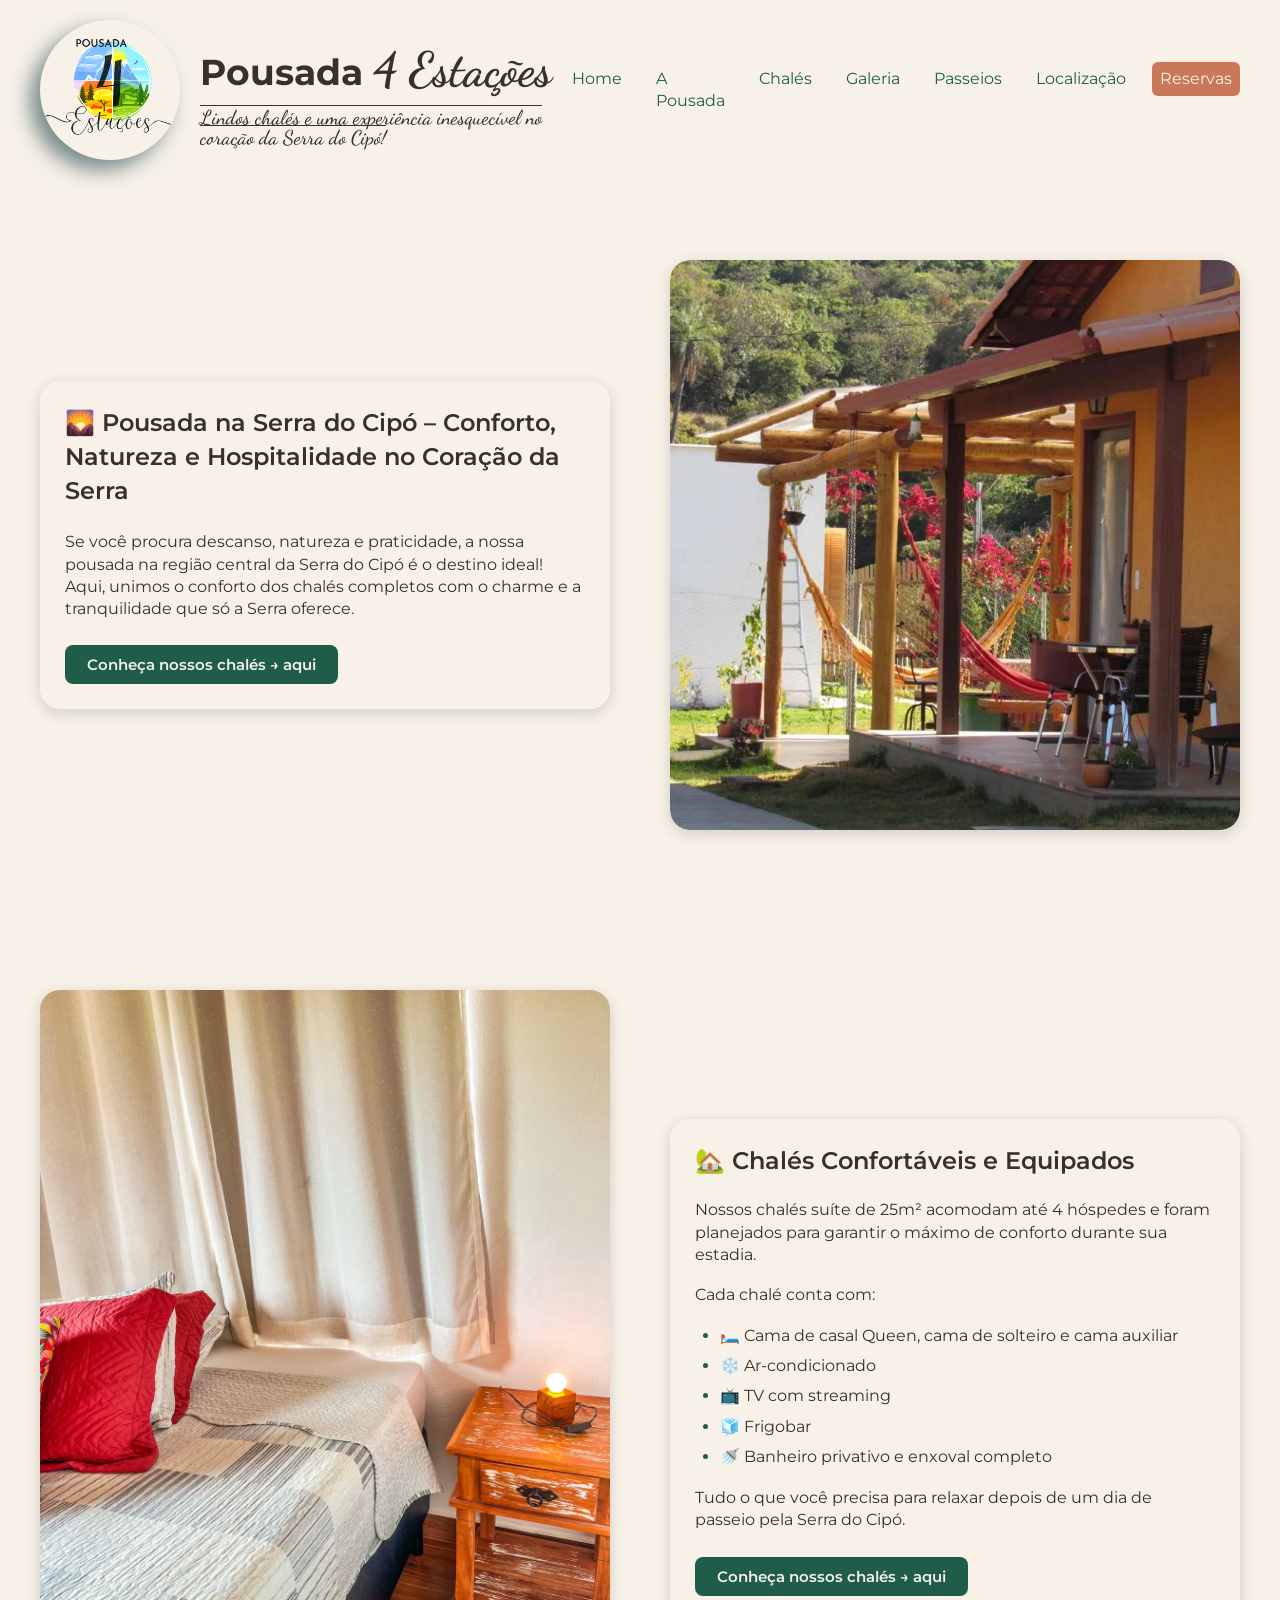
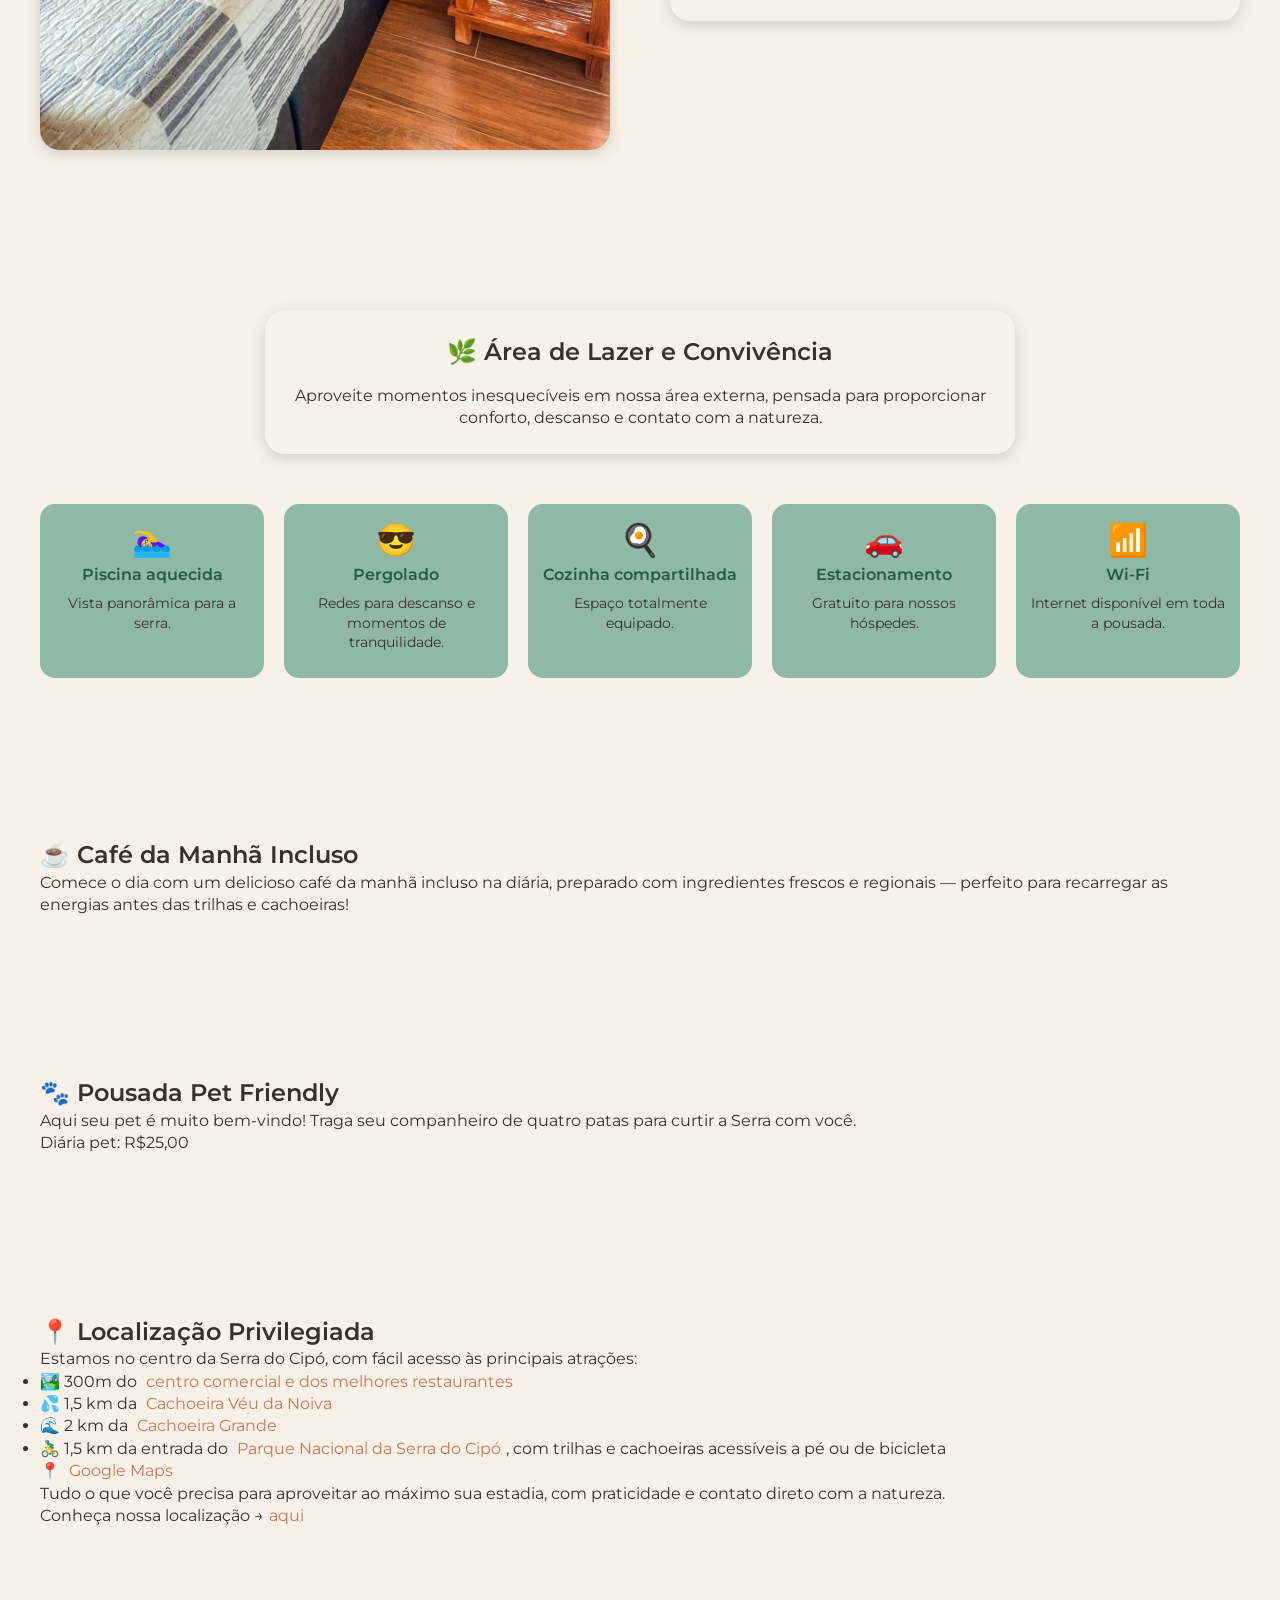
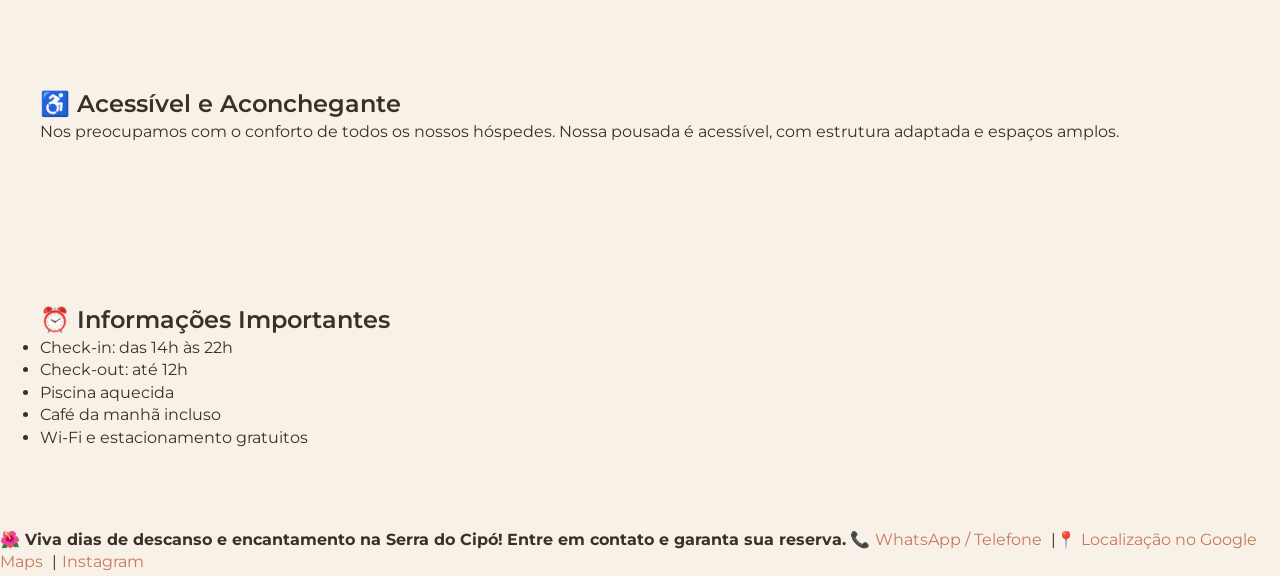
==== _arquivos/index.html @ 3c86485f "Restruturado e estilizado a seção Lazer" ====
<!DOCTYPE html>

<html lang="pt-br">

    <head>
    
        <link rel="preconnect" href="https://fonts.googleapis.com">
        <link rel="preconnect" href="https://fonts.gstatic.com" crossorigin>

        <meta charset="utf-8">
        <meta name="viewport" content="width=device-width, initial-scale=1">

        <title>Pousada 4 Estações</title>

        <link rel="stylesheet" href="/_css/index.css?v=1.1">
        <link href="https://fonts.googleapis.com/css2?family=Dancing+Script:wght@400..700&family=Montserrat:ital,wght@0,100..900;1,100..900&display=swap" rel="stylesheet">


    </head>

<body>

    <div id="interface">

        <header id="cabecalho">

            <div class="identidade">
                
                <img  id="icone" src="../assets/logo/logo-transparente.png" alt="Logo da Pousada Quatro Estações">

                    <div id="titulo">

                        <h1>Pousada <span>4 Estações</span></h1>

                        <p>Lindos chalés e uma experiência inesquecível no coração da Serra do Cipó!</p>

                    </div>
                    
            </div>

            <nav id="menu"> 
                <h2>Menu Principal</h2>
                    <ul>
                        <li>
                            <a href="index.html" target="_self">Home</a>
                        </li>

                        <li>
                            <a href="a-pousada.html">A Pousada</a>
                        </li>
                        
                        <li>
                            <a href="chales.html">Chalés</a>
                        </li>

                        <li>
                            <a href="galeria.html">Galeria</a>
                        </li>

                        <li>
                            <a href="passeios.html">Passeios</a>
                        </li>
                        
                        <li>
                            <a href="localizacao.html">Localização</a>
                        </li>

                        <li>
                            <a class="link-reserva" href="https://linktr.ee/pousadaquatroestacoes.mg?utm_source=linktree_admin_share&utm_medium=social&utm_content=link_in_bio&fbclid=PAZXh0bgNhZW0CMTEAc3J0YwZhcHBfaWQMMjU2MjgxMDQwNTU4AAGnVXB4hW0MMFczbDpjatLSqTaYoGHWdyz87wQBI-bUJ0qDTFBNhIHwtB2xnb8_aem_V6xPoeLl072eEcXCyvTsLA" rel="noopener">Reservas</a>
                        </li>

                    </ul>
            </nav>
            
        </header>
        
        <main>
           
            <section id="apresentacao" class="hero">

                        <div class="hero-conteudo">
                            <h2>🌄 Pousada na Serra do Cipó – Conforto, Natureza e Hospitalidade no Coração da Serra</h2>
                                <p>Se você procura descanso, natureza e praticidade, a nossa pousada na região central da Serra do Cipó é o destino ideal!
                                    Aqui, unimos o conforto dos chalés completos com o charme e a tranquilidade que só a Serra oferece.</p>

                                    <a href="chales.html" class="botao">Conheça nossos chalés → aqui</a>
                        </div>

                        <figure class="hero-imagem">

                            <img src="/assets/fotos/home/home (5).jpg" alt="Chalés da pousada e pergolado com redes para descanso"
                            >
                                <figcaption>

                                    <h3>Espaços de convivência e chalés confortáveis</h3>

                                    <p>Chalé Outono e pergolado com redes para descanso.</p>
                                    
                                </figcaption>

                         </figure>

                        
                
            </section>

            <section id="chales" class="secao">

                <div class="chales-conteudo">

                    <figure class="chales-imagem">
                        <img
                         src="/assets/fotos/home/home (6).jpg" alt="Chalé da Pousada Quatro Estações com detalhes da cama e mobília"
                         >

                         <figcaption>

                            <h3>Conforto em meio à natureza</h3>

                            <p>Conheça nossos chalés na Serra do Cipó</p>

                         </figcaption>
                    </figure>
                    
                    <div class="chales-texto">

                        <h2>🏡 Chalés Confortáveis e Equipados</h2>

                                <p>Nossos chalés suíte de 25m² acomodam até 4 hóspedes e foram planejados para garantir o máximo de conforto durante sua estadia.</p>

                                <p>Cada chalé conta com:</p>

                                    <ul>

                                        <li>🛏️ Cama de casal Queen, cama de solteiro e cama auxiliar</li>
                                        <li>❄️ Ar-condicionado</li>
                                        <li>📺 TV com streaming</li>
                                        <li>🧊 Frigobar </li>
                                        <li>🚿 Banheiro privativo e enxoval completo</li>
                        
                                    </ul>
                        
                                <p>Tudo o que você precisa para relaxar depois de um dia de passeio pela Serra do Cipó.</p>
                                <a class="botao" href="chales.html">Conheça nossos chalés → aqui</a>
                    </div>

                </div>

            </section>

            <section id="lazer" class="secao">

                <div class="lazer-conteudo">

                    <div class="lazer-titulo">

                        <h2>🌿 Área de Lazer e Convivência</h2>

                        <p>
                            Aproveite momentos inesquecíveis em nossa área externa,
                            pensada para proporcionar conforto, descanso e contato com a natureza.
                        </p>

                    </div>

                    <ul class="lazer-lista">

                        <li>
                            <span>🏊‍♀️</span>
                            <strong>Piscina aquecida</strong>
                            <p>Vista panorâmica para a serra.</p>
                        </li>

                        <li>
                            <span>😎</span>
                            <strong>Pergolado</strong>
                            <p>Redes para descanso e momentos de tranquilidade.</p>
                        </li>

                        <li>
                            <span>🍳</span>
                            <strong>Cozinha compartilhada</strong>
                            <p>Espaço totalmente equipado.</p>
                        </li>

                        <li>
                            <span>🚗</span>
                            <strong>Estacionamento</strong>
                            <p>Gratuito para nossos hóspedes.</p>
                        </li>

                        <li>
                            <span>📶</span>
                            <strong>Wi-Fi</strong>
                            <p>Internet disponível em toda a pousada.</p>
                        </li>

                    </ul>

                </div>

            </section>

            <section id="cafe" class="secao">

                <h2>☕ Café da Manhã Incluso</h2>

                    <p>Comece o dia com um delicioso café da manhã incluso na diária, preparado com ingredientes frescos e regionais — perfeito para recarregar as energias antes das trilhas e cachoeiras!</p>

                

            </section>

            <section id="pet" class="secao">

               <h2>🐾 Pousada Pet Friendly</h2>

                    <p>Aqui seu pet é muito bem-vindo!
                    Traga seu companheiro de quatro patas para curtir a Serra com você.</p>
                    <p>Diária pet: R$25,00</p>

               

            </section>

            <section id="local" class="secao">

               <h2>📍 Localização Privilegiada</h2>
               
                    <p>Estamos no centro da Serra do Cipó, com fácil acesso às principais atrações:</p>
                
                        <ul>

                            <li>🏞️ 300m do <a href="https://portalserradocipo.comrestaurantes-na-serra-do-cipo/" rel="noopener">centro comercial e dos melhores restaurantes</a></li>

                            <li>💦 1,5 km da <a href="https://portalserradocipo.comcachoeira-veu-da-noiva/" rel="noopener">Cachoeira Véu da Noiva</a></li>

                            <li>🌊 2 km da <a href="https://portalserradocipo.comcachoeira-grande/" rel="noopener">Cachoeira Grande</a></li>

                            <li>🚴‍♂️ 1,5 km da entrada do <a href="https://portalserradocipo.comparque-nacional-da-serra-do-cipo/" rel="noopener">Parque Nacional da Serra do Cipó</a>, com trilhas e cachoeiras acessíveis a pé ou de bicicleta</li>

                            
                        </ul>
                        
                    <p>📍 <a href="https://maps.app.goo.gl/WwX9YwYXCvEFaKdK8" rel="noopener">Google Maps</a></p>
                    
                    <p>Tudo o que você precisa para aproveitar ao máximo sua estadia, com praticidade e contato direto com a natureza.</p>
                    <p>Conheça nossa localização →<a href="localizacao.html">aqui</a></p>


            </section>

            <section id="acessivel" class="secao">

               <h2>♿ Acessível e Aconchegante</h2>

                    <p>Nos preocupamos com o conforto de todos os nossos hóspedes.
                    Nossa pousada é acessível, com estrutura adaptada e espaços amplos.</p>

            </section>

            <section id="importantes" class="secao">

                <h2>⏰ Informações Importantes</h2>

                    <ul>

                        <li>Check-in: das 14h às 22h</li>
                        <li>Check-out: até 12h</li>
                        <li>Piscina aquecida</li>
                        <li>Café da manhã incluso</li>
                        <li>Wi-Fi e estacionamento gratuitos</li>

                    </ul>

            </section>

        </main>


        <footer>
                <b>🌺 Viva dias de descanso e encantamento na Serra do Cipó!</b>

                <b>Entre em contato e garanta sua reserva.</b>

                📞<a href="https://linktr.ee/pousadaquatroestacoes.mg?utm_source=linktree_admin_share&utm_medium=social&utm_content=link_in_bio&fbclid=PAZXh0bgNhZW0CMTEAc3J0YwZhcHBfaWQMMjU2MjgxMDQwNTU4AAGnVXB4hW0MMFczbDpjatLSqTaYoGHWdyz87wQBI-bUJ0qDTFBNhIHwtB2xnb8_aem_V6xPoeLl072eEcXCyvTsLA" target="_blank" rel="noopener">WhatsApp / Telefone</a>

                |📍<a href="https://maps.app.goo.gl/p7wsW52tPYMvb3zo6" target="_blank" rel="noopener">Localização no Google Maps</a>


                |<a href="https://www.instagram.com/pousadaquatroestacoes.mg/" target="_blank" rel="noopener">Instagram</a>
        </footer>

    </div>


<script  language="javascript" src="../javascript/funcoes.js"></script>


</body>

</html>
---- _css/index.css ----
@import url(global.css);

/* HEADER */

#cabecalho {

    max-width: 1600px;
    margin: auto;

    display: flex;
    justify-content: space-between;
    align-items: center;

    padding: 20px 40px;
}

/* Identidade */

.identidade {

    display: flex;
    flex-direction: row;
    align-items: center;
    gap: 20px;
}

/* LOGO */

#icone {

    width: 140px;
    height: auto;
    flex-shrink: 0;
    border-radius: 50%;
    box-shadow: -10px 10px 20px rgb(119, 139, 139);
    transition: 0.5s;
}

#icone:hover {

    background-color: rgb(247, 240, 171);
    box-shadow: 2px 2px 50px rgb(247, 240, 171);
    transform: translateY(-5px);
    
}

/* Titulo */
#titulo {

    display: flex;
    flex-direction: column;
    gap: 0;
 
}

#titulo h1 span {
    font: var(--txt-destaque-h1);
}


#titulo p {

    font: var(--txt-destaque);
    line-height: 1;
    text-decoration: overline 1px;
    
}

/* MENU */


#menu {

    display: flex;
    flex-direction: column;

    align-items: flex-end;

    gap: 12px;
 
}

#menu h2 {

    display: none;
}

#menu ul {

    display: flex;
    gap: 18px;

    list-style: none;
    flex-wrap: nowrap;

}

#menu a { 

    display: inline-block;

    font: var(--txt-padrao);
    color: var(--cor-primaria);

    text-decoration: none;

    padding: 6px 8px;
    border-radius: 6px;

    transition: 0.3s;
}

#menu a:hover {
    color: var(--cor-bg);
    background-color: var(--cor-primaria);

    transform: translateY(-2px);
}

/* Reservas */

#menu .link-reserva {
    color: var(--cor-bg);
    background-color: var(--cor-destaques);
}

#menu .link-reserva:hover {
    
    color: var(--cor-bg);
    background-color: var(--cor-primaria);
}

/* Seções */

.secao {

    max-width: 1600px;
    margin: auto;
    padding: 80px 40px;
}

/* HERO */
.hero {

    max-width: 1600px;
    margin: auto;
    padding: 80px 40px;

    display: grid;
    grid-template-columns: 1fr 1fr;
    align-items: center;
    gap: 60px;
}

.hero-conteudo {

    display: flex;
    flex-direction: column;
    gap: 24px;

    border-radius: 20px;
    box-shadow: 0 4px 15px rgba(0,0,0, 0.15);
    padding: 25px;
}

.hero-imagem {
    position: relative;
    margin: 0;

    overflow: hidden;

    border-radius: 20px;
    box-shadow: 0 4px 15px rgba(0,0,0, 0.15);

    transition: transform 0.6s ease, box-shadow 0.6s ease;
}

.hero-imagem:hover {
    transform: translateY(-4px);
    box-shadow: 0 10px 25px rgba(0, 0, 0, 0.20);
}

.hero-imagem img {
    display: block;
    width: 100%;
    height: auto;

    border-radius: 20px;
}

.hero-imagem figcaption {
    
    position: absolute;

    inset: 0;
    display: flex;
    flex-direction: column;
    justify-content: center;
   align-items: center;

   padding: 30px;

   background-color:rgba(31, 93, 74 , 0.75);

   color: var(--cor-bg);

   opacity: 0;

   transition: opacity 0.6s ease;
   
   text-align: center;

}

.hero-imagem:hover figcaption {
    opacity: 1;
}

.hero-imagem figcaption h3 {

    font: 600 24px/140% var(--fonte-principal);
    color: var(--cor-bg);
}

.hero-imagem figcaption p {
    margin-top: 10px;

    font: var(--txt-destaque);
    color: var(--cor-bg);
}

/* Botao */ 

.botao {
    display: inline-block;

    width: fit-content;

    padding: 12px 22px;

    background-color: var(--cor-primaria);
    color: var(--cor-bg);

    border-radius: 8px;

    font: 600 15px/1 var(--fonte-principal);

    transition: 0.3s ease;
}

/* Chalés */


#chales {
    
    background-color: var(--cor-bg);

}

.chales-conteudo {

    max-width: 1200px;
    margin: auto;
    
    display: grid;
    grid-template-columns: 1fr 1fr;

    align-items: center;
    gap: 60px;
}

/* Imagem */

.chales-imagem {

    position: relative;
    margin: 0;

    overflow: hidden;
    border-radius: 20px;

    box-shadow: 0 4px 15px rgba(0, 0, 0, 0.15);

    transition: transform 0.4s ease, box-shadow 0.4s ease;

}

.chales-imagem:hover {

    transform: translateY(-4px);

    box-shadow: 0 10px 25px rgba(0, 0, 0,0.20);
}

.chales-imagem img {
    display: block;

    width: 100%;
    height: auto;
}

/* Legenda */

.chales-imagem figcaption {

    position: absolute;
    inset: 0;

    display: flex;
    flex-direction: column;

    justify-content: center;
    align-items: center;

    padding: 30px;

    background-color: rgba(31, 93, 74, 0.75);

    opacity: 0;

    transition: opacity 0.4s ease;

    text-align: center;
    
}

.chales-imagem:hover figcaption {
    opacity: 1;
}

.chales-imagem figcaption h3 {

    font: 600 24px/140% var(--fonte-principal);
    color: var(--cor-bg);
}
.chales-imagem figcaption P {

    margin-top: 10px;

    font: var(--txt-destaque);
    color: var(--cor-bg);
}

/* TEXTO */

.chales-texto {

    display: flex;
    flex-direction: column;

    gap: 18px;

    border-radius: 20px;
    box-shadow: 0 4px 15px rgba(0,0,0, 0.15);
    padding: 25px;
}

.chales-texto h2 {

    margin-bottom: 4px;
}

.chales-texto ul {

    padding-left: 25px;

    display: flex;
    flex-direction: column;

    gap: 8px;
}

.chales-texto li::marker {

    color: var(--cor-primaria);
}


/* BOTÃO */

.chales-texto .botao {

    margin-top: 8px;
}

/* LAZER */

#lazer {
    background-color: var(--cor-bg);
}

.lazer-conteudo {
    max-width: 1200px;
    margin: auto;
}

.lazer-titulo {
    max-width: 750px;
    margin: 0 auto 50px;

    text-align: center;

    border-radius: 20px;
    box-shadow: 0 4px 15px rgba(0,0,0, 0.15);
    padding: 25px;
}

.lazer-titulo h2 {
    margin-bottom: 16px;
}

.lazer-titulo p {
    font: var(--txt-padrao);
}


/* LISTA */

.lazer-lista {

    display: grid;

    grid-template-columns: repeat(5, 1fr);

    gap: 20px;

    padding: 0;

    list-style: none;
}


/* ITEM */

.lazer-lista li {

    display: flex;
    flex-direction: column;

    align-items: center;

    text-align: center;

    padding: 25px 15px;

    border-radius: 15px;

    background-color: var(--cor-secundaria);

    transition: transform 0.3s ease, box-shadow 0.3s ease;
}

.lazer-lista li:hover {

    transform: translateY(-5px);

    box-shadow: 0 8px 20px rgba(0, 0, 0, 0.15);
}


/* ÍCONE */

.lazer-lista span {

    font-size: 32px;

    margin-bottom: 12px;
}


/* TÍTULO */

.lazer-lista strong {

    font: 600 16px/140% var(--fonte-principal);

    color: var(--cor-primaria);

    margin-bottom: 8px;
}


/* DESCRIÇÃO */

.lazer-lista p {

    font: 400 14px/140% var(--fonte-principal);

    color: var(--cor-texto);
}
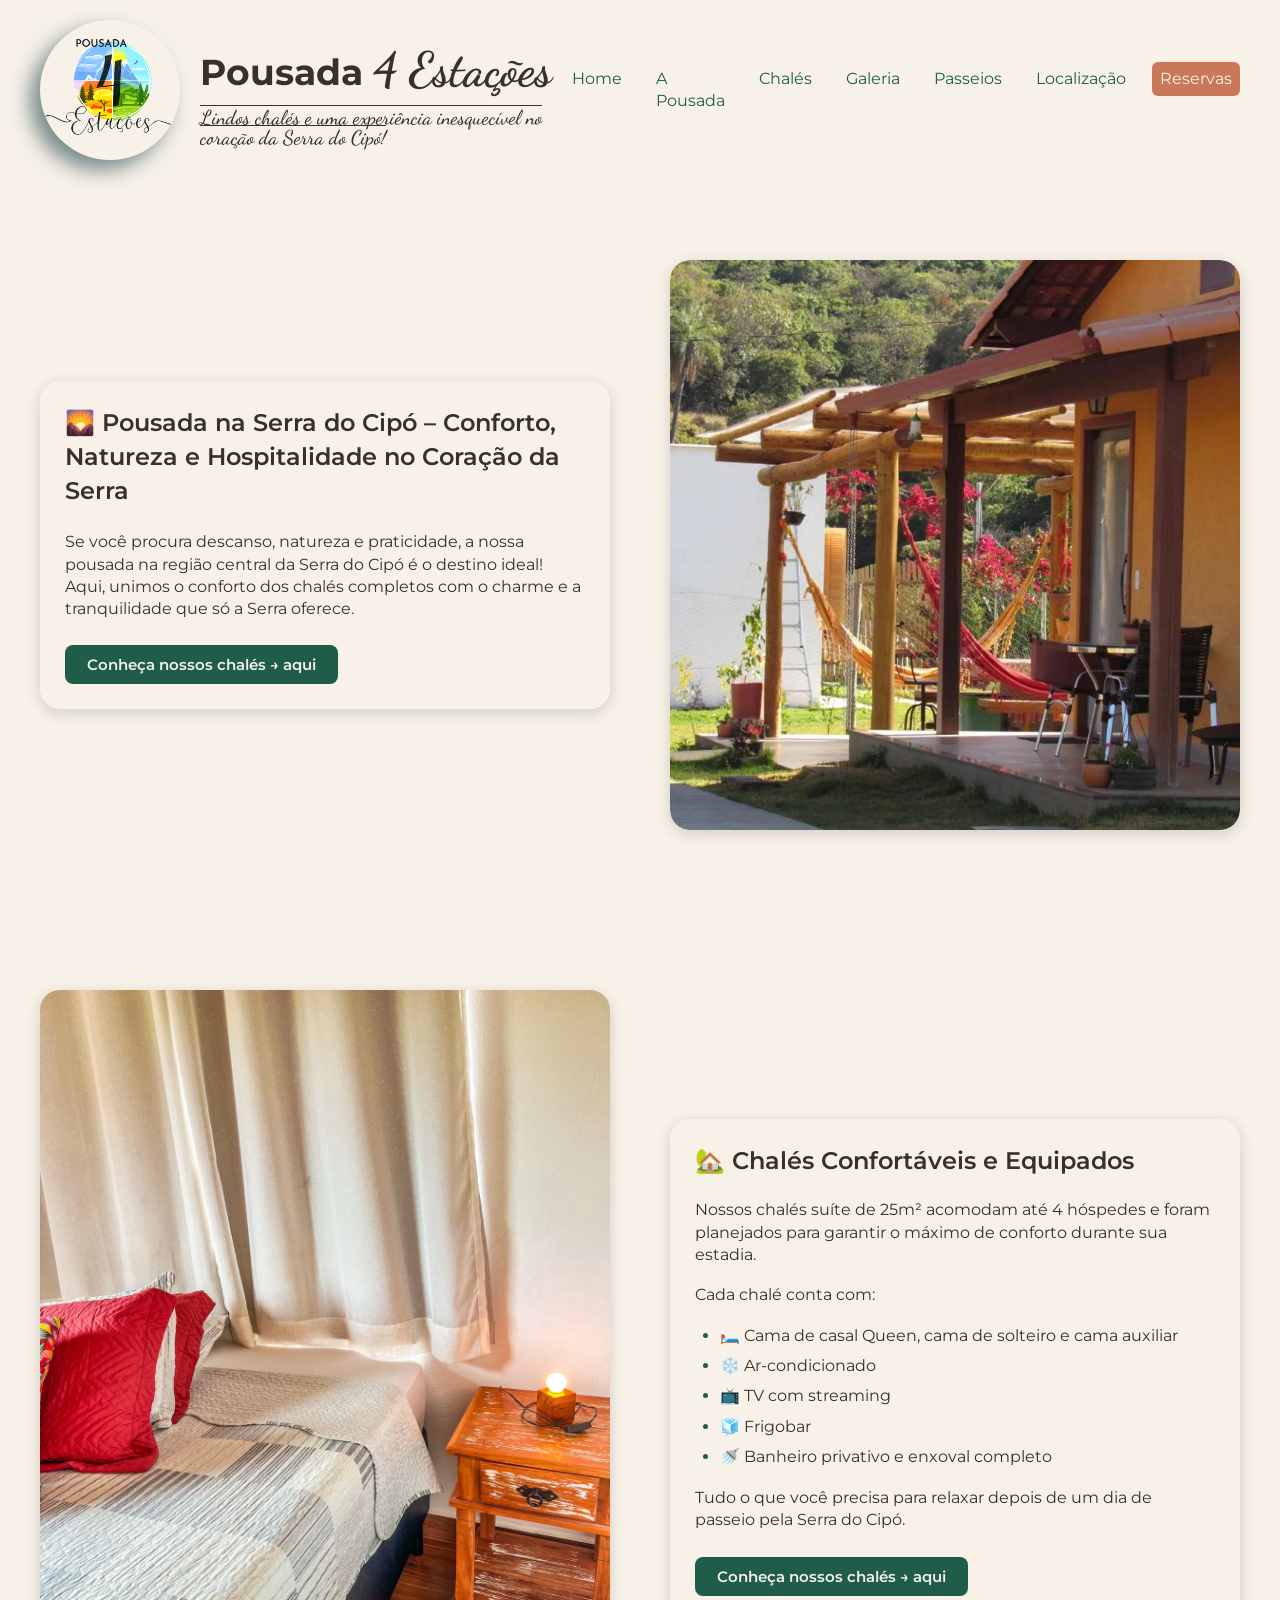
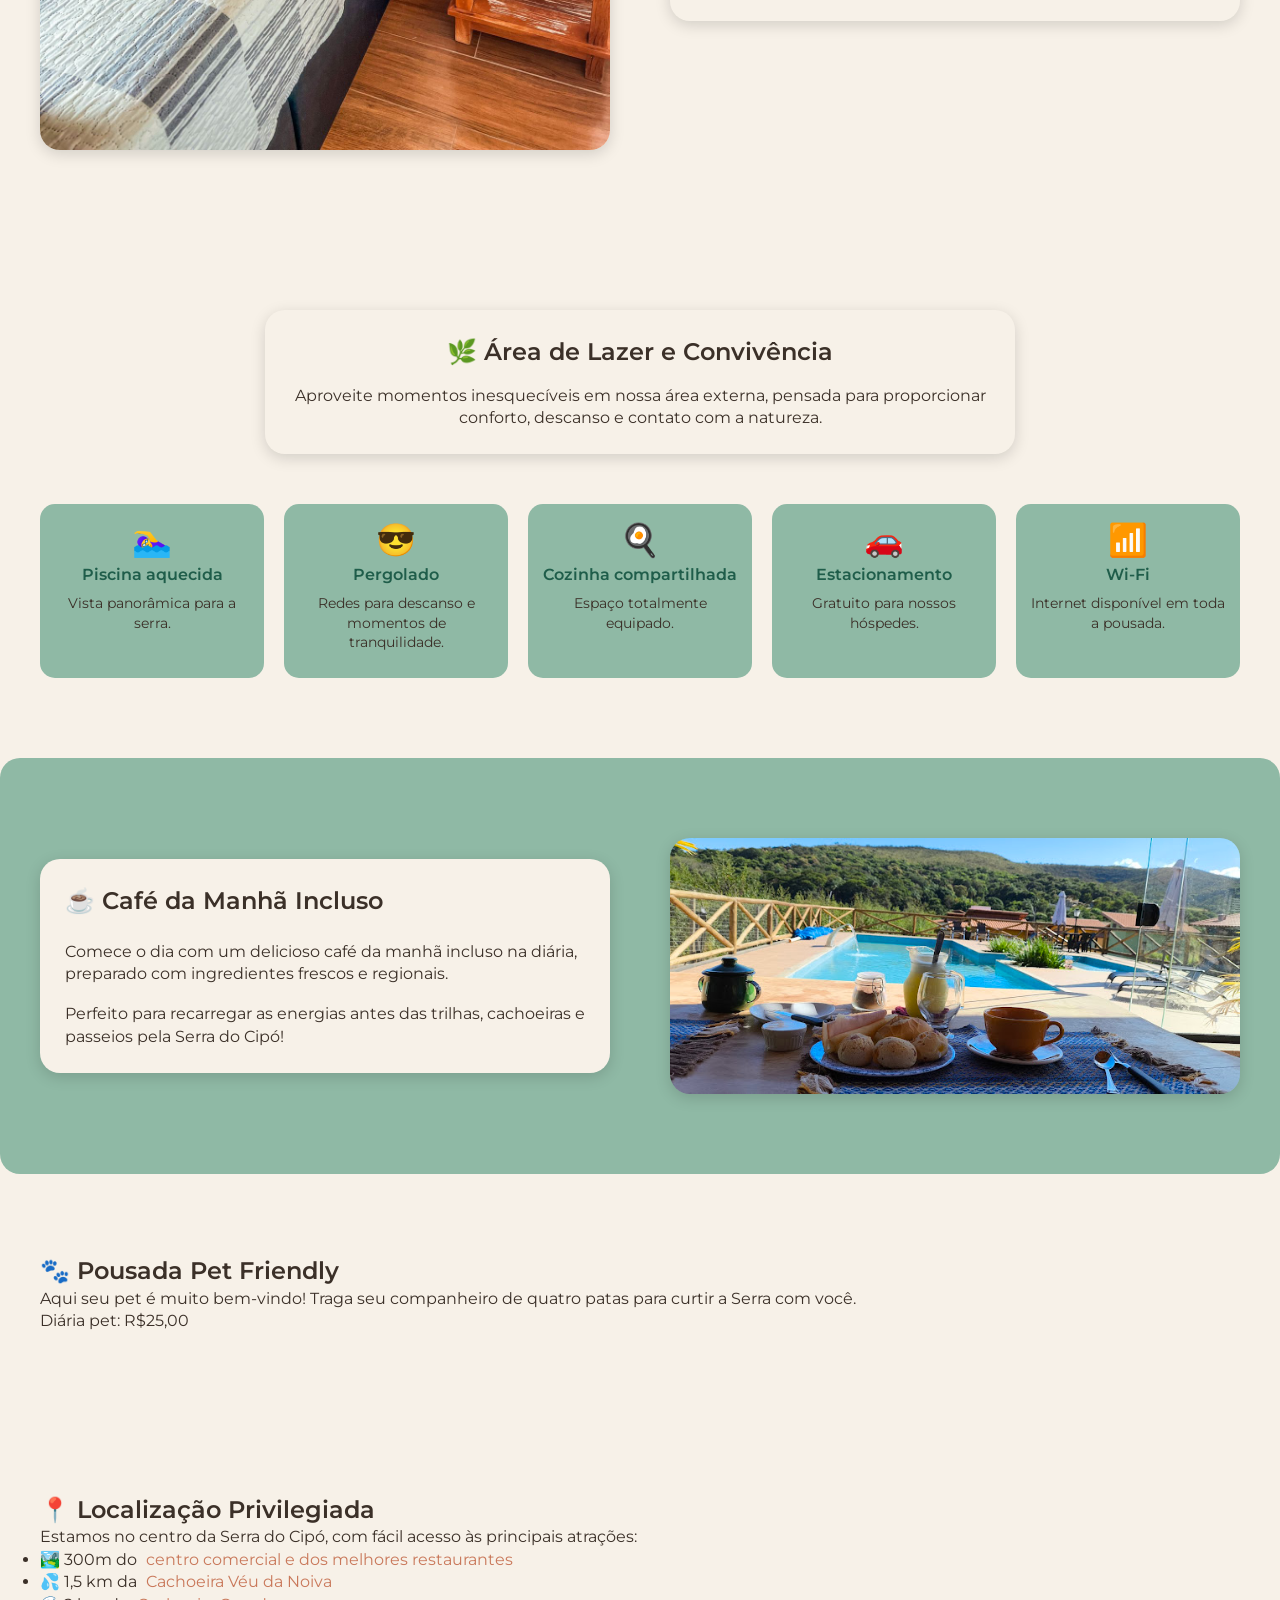
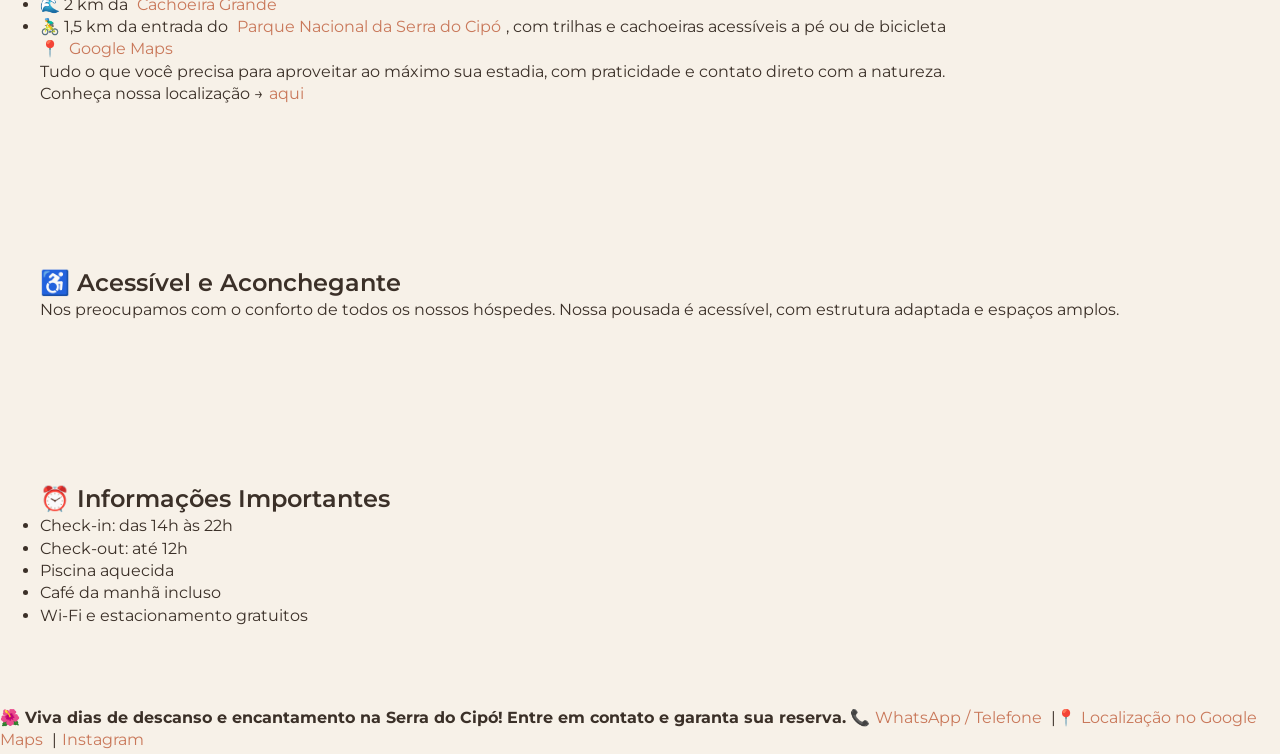
==== commit b201280e: "Estruturada e estilizada a seção café da manhã na página principal" ====
--- a/_arquivos/index.html
+++ b/_arquivos/index.html
@@ -203,12 +203,38 @@
 
             <section id="cafe" class="secao">
 
-                <h2>☕ Café da Manhã Incluso</h2>
-
-                    <p>Comece o dia com um delicioso café da manhã incluso na diária, preparado com ingredientes frescos e regionais — perfeito para recarregar as energias antes das trilhas e cachoeiras!</p>
+                <div class="cafe-conteudo">
+
+                    <div class="cafe-texto">
+
+                        <h2>☕ Café da Manhã Incluso</h2>
+
+                        <p>
+                            Comece o dia com um delicioso café da manhã incluso na diária,
+                            preparado com ingredientes frescos e regionais.
+                        </p>
+
+                        <p>
+                            Perfeito para recarregar as energias antes das trilhas,
+                            cachoeiras e passeios pela Serra do Cipó!
+                        </p>
+
+                    </div>
+
+                    <figure class="cafe-imagem">
+
+                        <img
+                            src="/assets/fotos/home/home (4).jpg"
+                            alt="Café da manhã servido na cozinha/área da piscina na Pousada Quatro Estações"
+                        >
+
+                    </figure>
+
+                </div>
+
+            </section>
 
                 
-
             </section>
 
             <section id="pet" class="secao">
--- a/_css/index.css
+++ b/_css/index.css
@@ -488,3 +488,126 @@
 
     color: var(--cor-texto);
 }
+
+/* CAFÉ DA MANHÃ */
+
+#cafe {
+    background-color: var(--cor-secundaria);
+    border-radius: 20px;
+}
+
+.cafe-conteudo {
+
+    max-width: 1200px;
+    margin: auto;
+
+    display: grid;
+    grid-template-columns: 1fr 1fr;
+
+    align-items: center;
+    gap: 60px;
+}
+
+
+/* TEXTO */
+
+.cafe-texto {
+
+    display: flex;
+    flex-direction: column;
+
+    gap: 18px;
+
+    background-color: var(--cor-bg);
+    border-radius: 20px;
+    box-shadow: 0 4px 15px rgba(0,0,0, 0.15);
+    padding: 25px;
+}
+
+.cafe-texto h2 {
+
+    margin-bottom: 5px;
+}
+
+
+/* IMAGEM */
+
+.cafe-imagem {
+
+    margin: 0;
+
+    overflow: hidden;
+
+    border-radius: 20px;
+
+    box-shadow:
+        0 4px 15px rgba(0, 0, 0, 0.15);
+
+    transition:
+        transform 0.4s ease,
+        box-shadow 0.4s ease;
+}
+
+.cafe-imagem:hover {
+
+    transform: translateY(-4px);
+
+    box-shadow:
+        0 10px 25px rgba(0, 0, 0, 0.20);
+}
+
+.cafe-imagem img {
+
+    display: block;
+
+    width: 100%;
+    height: auto;
+
+    transition: transform 0.5s ease;
+}
+
+.cafe-imagem:hover img {
+
+    transform: scale(1.04);
+}
+
+/* Responsividade */
+
+    /* [ Chalés ] */
+
+    @media (max-width: 768px) {
+
+    .chales-conteudo {
+        grid-template-columns: 1fr;
+    }
+
+}
+
+    /* [ Lazer ] */
+
+    @media (max-width: 900px) {
+
+    .lazer-lista {
+        grid-template-columns: repeat(2, 1fr);
+    }
+
+}
+
+    @media (max-width: 600px) {
+
+    .lazer-lista {
+        grid-template-columns: 1fr;
+    }
+
+}
+
+    /* [ Café ] */ 
+
+    @media (max-width: 768px) {
+
+    .cafe-conteudo {
+        grid-template-columns: 1fr;
+        gap: 35px;
+    }
+
+}
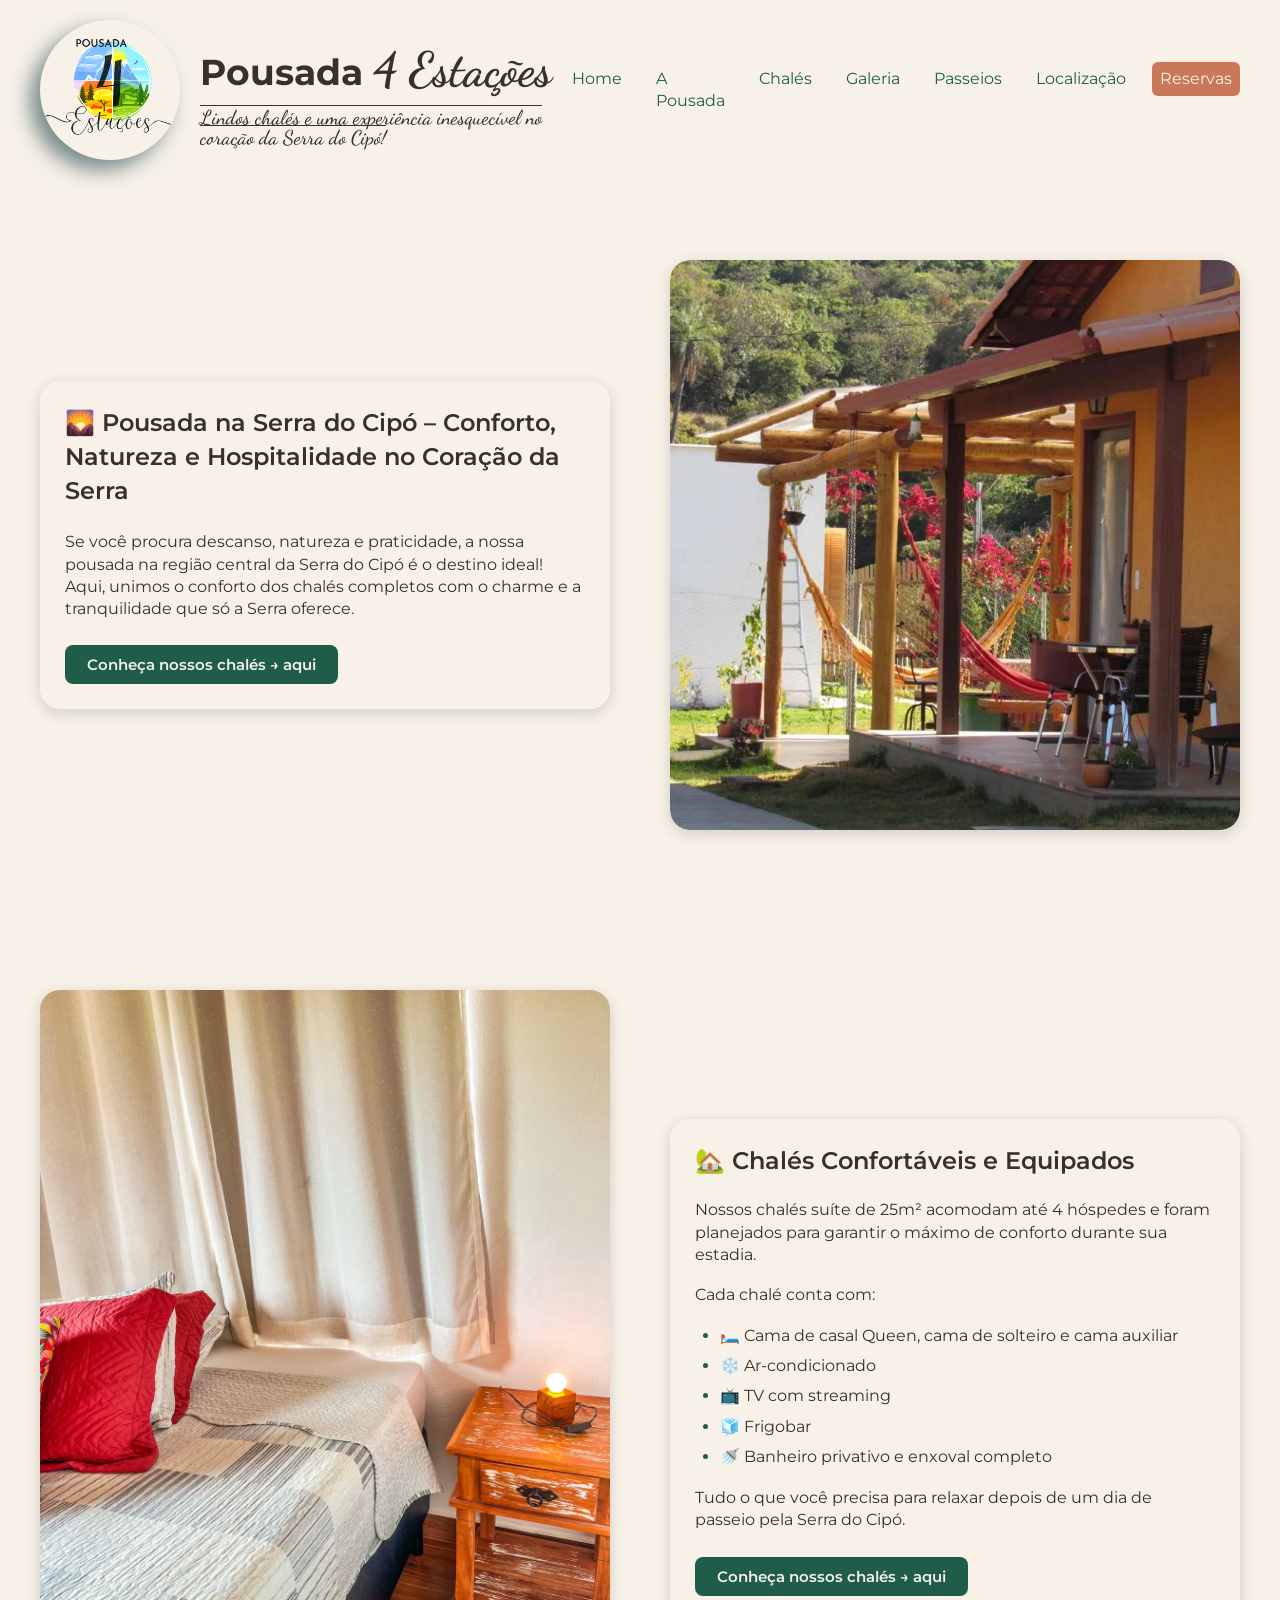
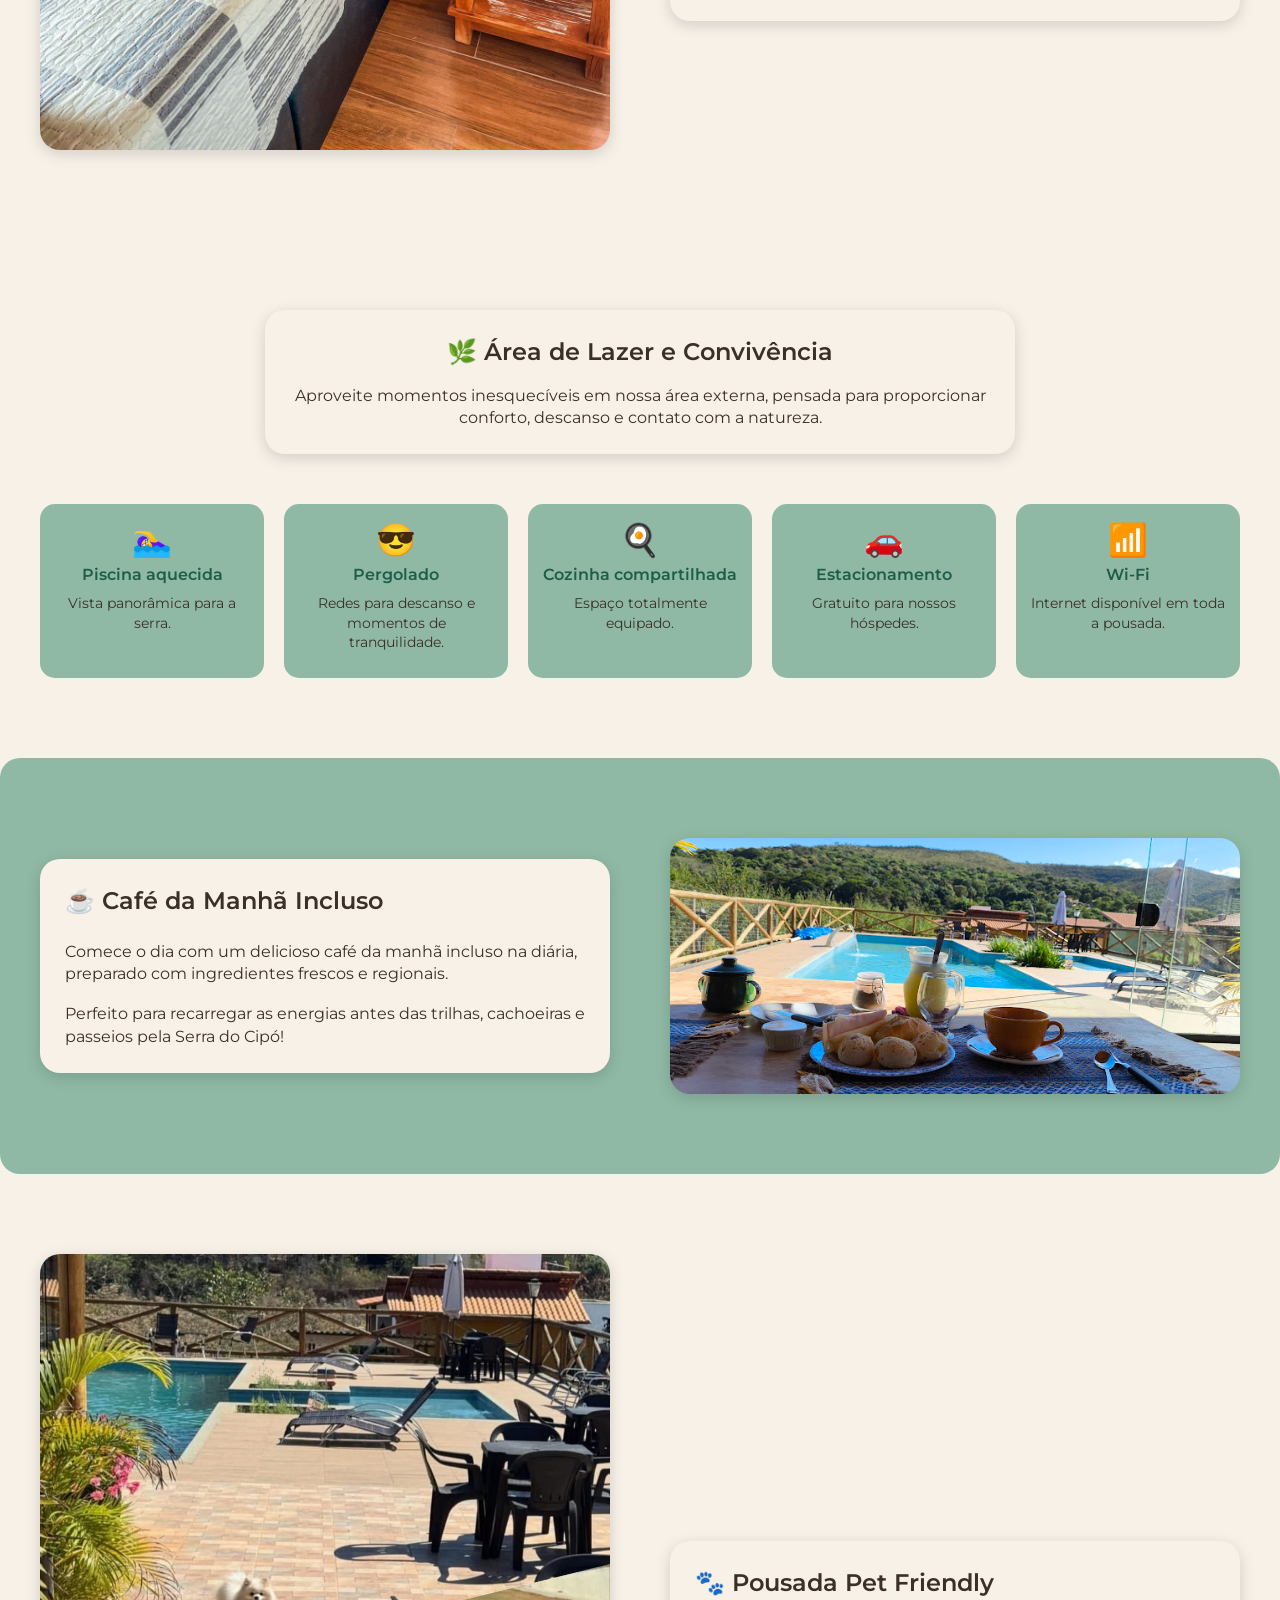
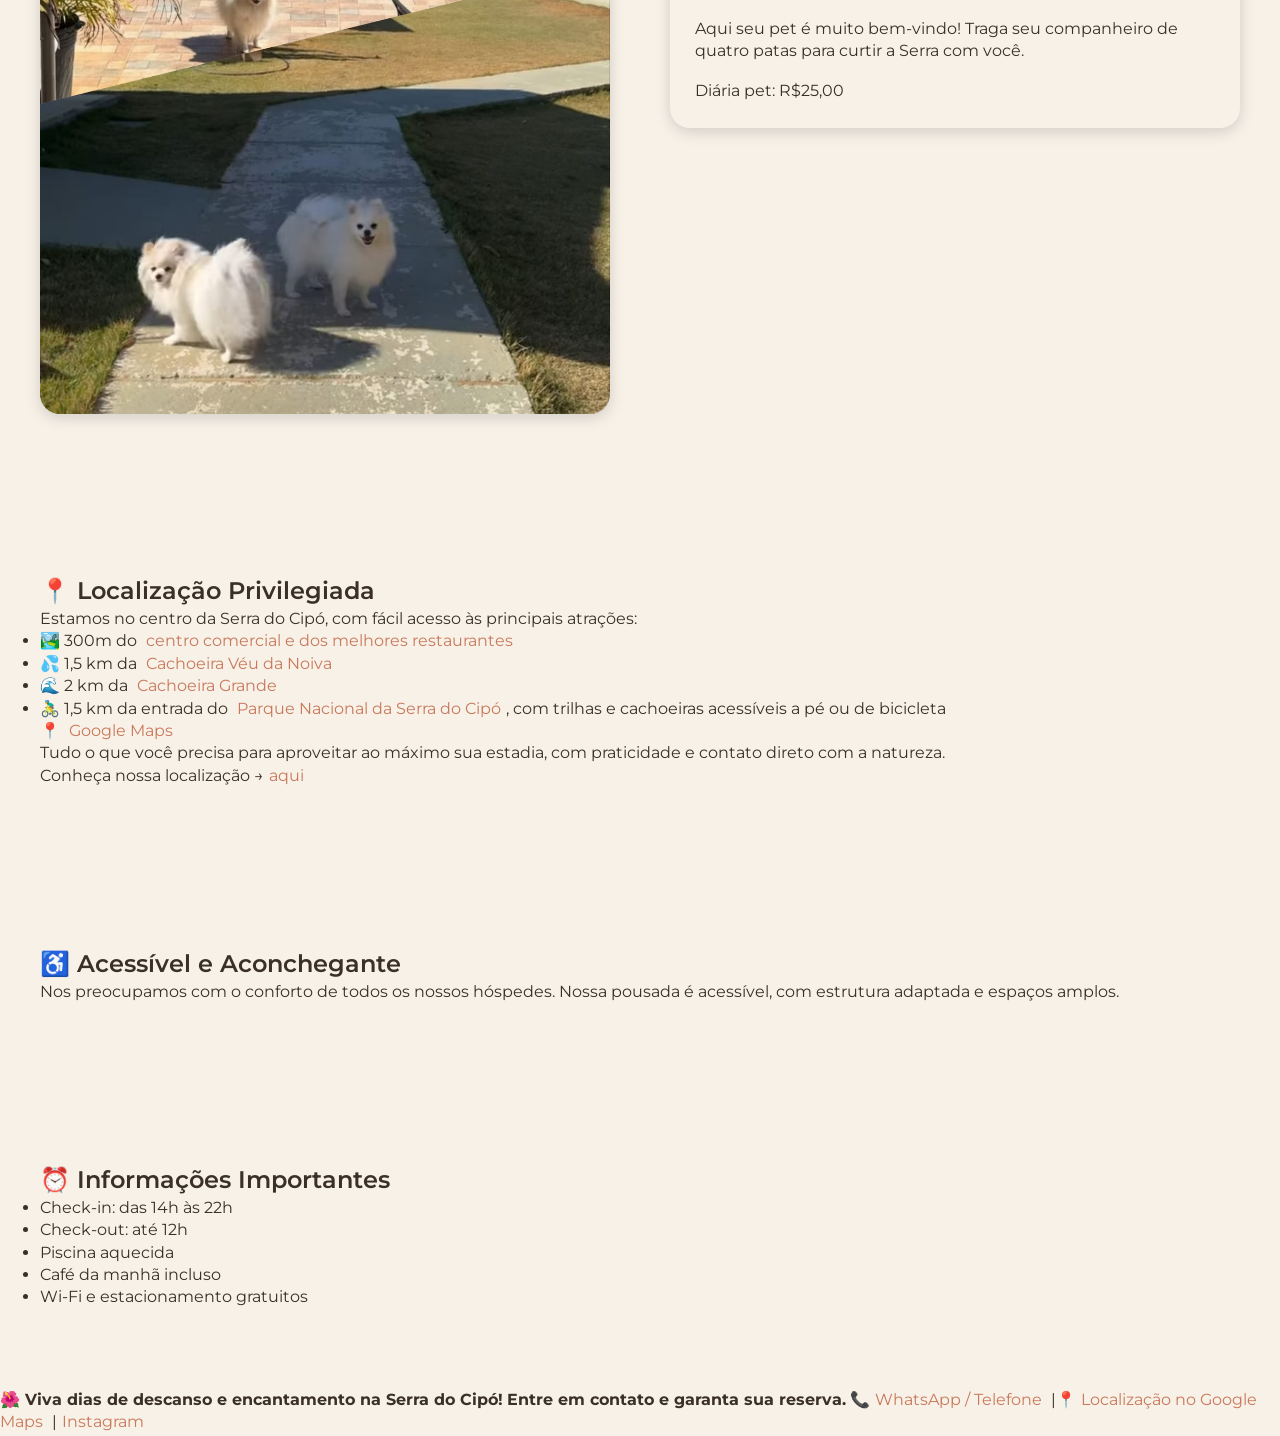
==== commit 63de0cda: "Estruturada e estilizada a seção Pet da página principal" ====
--- a/_arquivos/index.html
+++ b/_arquivos/index.html
@@ -234,18 +234,36 @@
 
             </section>
 
-                
-            </section>
-
             <section id="pet" class="secao">
 
-               <h2>🐾 Pousada Pet Friendly</h2>
-
-                    <p>Aqui seu pet é muito bem-vindo!
-                    Traga seu companheiro de quatro patas para curtir a Serra com você.</p>
-                    <p>Diária pet: R$25,00</p>
-
-               
+                <div class="pet-conteudo">
+
+                    <figure class="pet-imagem">
+
+                        <img 
+                            src="/assets/fotos/home/home (1).jpeg" 
+                            alt="Pets hospedados na Pousada Quatro Estações"
+                        >
+
+                    </figure>
+
+                    <div class="pet-texto">
+
+                        <h2>🐾 Pousada Pet Friendly</h2>
+
+                        <p>
+                            Aqui seu pet é muito bem-vindo!
+                            Traga seu companheiro de quatro patas para curtir
+                            a Serra com você.
+                        </p>
+
+                        <p>
+                            Diária pet: R$25,00
+                        </p>
+
+                    </div>
+
+                </div>
 
             </section>
 
--- a/_css/index.css
+++ b/_css/index.css
@@ -571,21 +571,93 @@
     transform: scale(1.04);
 }
 
-/* Responsividade */
-
-    /* [ Chalés ] */
-
-    @media (max-width: 768px) {
-
-    .chales-conteudo {
-        grid-template-columns: 1fr;
-    }
-
-}
-
-    /* [ Lazer ] */
-
-    @media (max-width: 900px) {
+/* PET FRIENDLY */
+
+#pet {
+    background-color: var(--cor-bg);
+}
+
+.pet-conteudo {
+
+    max-width: 1200px;
+    margin: auto;
+
+    display: grid;
+    grid-template-columns: 1fr 1fr;
+
+    align-items: center;
+    gap: 60px;
+}
+
+
+/* IMAGEM */
+
+.pet-imagem {
+
+    margin: 0;
+
+    overflow: hidden;
+
+    border-radius: 20px;
+
+    box-shadow:
+        0 4px 15px rgba(0, 0, 0, 0.15);
+
+    transition:
+        transform 0.4s ease,
+        box-shadow 0.4s ease;
+}
+
+.pet-imagem:hover {
+
+    transform: translateY(-4px);
+
+    box-shadow:
+        0 10px 25px rgba(0, 0, 0, 0.20);
+}
+
+.pet-imagem img {
+
+    display: block;
+
+    width: 100%;
+    height: auto;
+
+    transition: transform 0.5s ease;
+}
+
+.pet-imagem:hover img {
+
+    transform: scale(1.04);
+}
+
+
+/* TEXTO */
+
+.pet-texto {
+
+    display: flex;
+    flex-direction: column;
+
+    gap: 18px;
+
+    background-color: var(--cor-bg);
+
+    border-radius: 20px;
+
+    box-shadow:
+        0 4px 15px rgba(0, 0, 0, 0.15);
+
+    padding: 25px;
+}
+
+   /* =========================
+   RESPONSIVIDADE
+   ========================= */
+
+/* Tablet */
+
+@media (max-width: 900px) {
 
     .lazer-lista {
         grid-template-columns: repeat(2, 1fr);
@@ -593,21 +665,27 @@
 
 }
 
-    @media (max-width: 600px) {
+
+/* Celular */
+
+@media (max-width: 768px) {
+
+    .chales-conteudo,
+    .cafe-conteudo,
+    .pet-conteudo {
+        grid-template-columns: 1fr;
+        gap: 35px;
+    }
+
+}
+
+
+/* Celular pequeno */
+
+@media (max-width: 600px) {
 
     .lazer-lista {
         grid-template-columns: 1fr;
     }
 
 }
-
-    /* [ Café ] */ 
-
-    @media (max-width: 768px) {
-
-    .cafe-conteudo {
-        grid-template-columns: 1fr;
-        gap: 35px;
-    }
-
-}
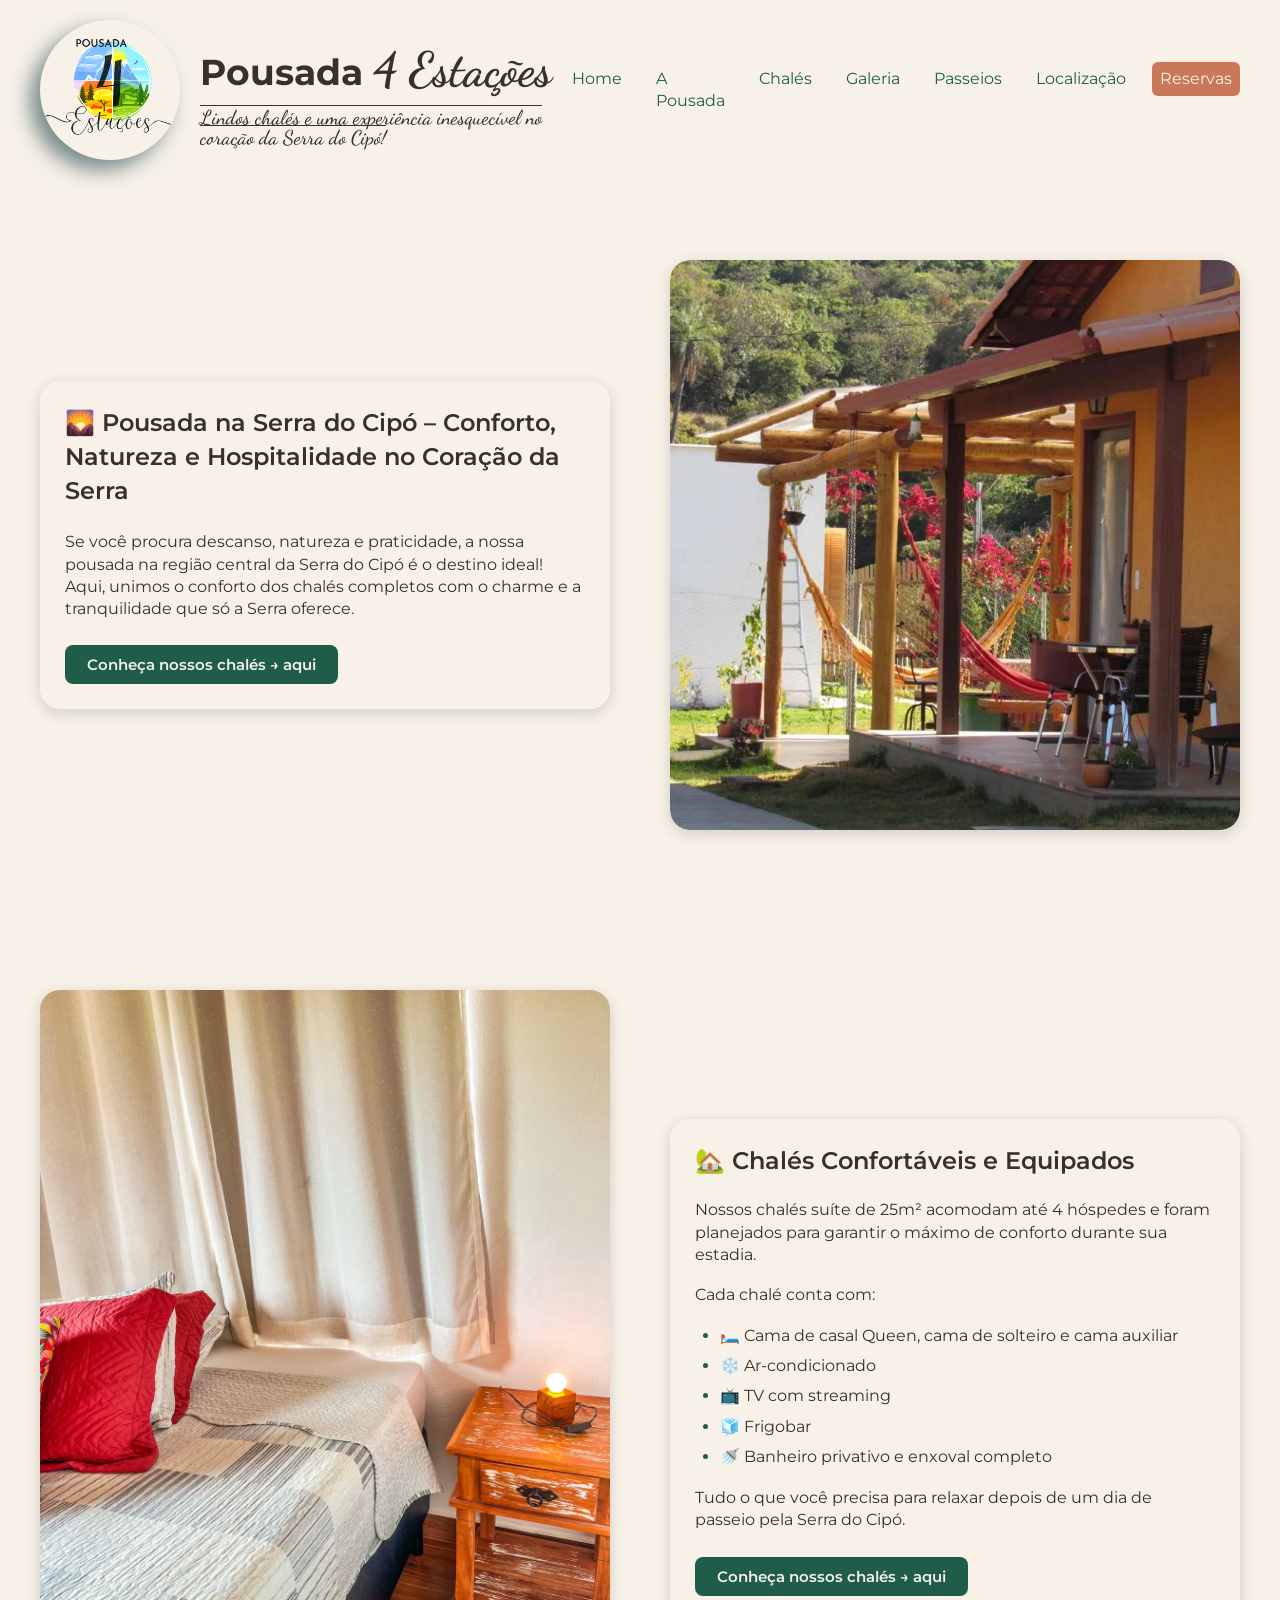
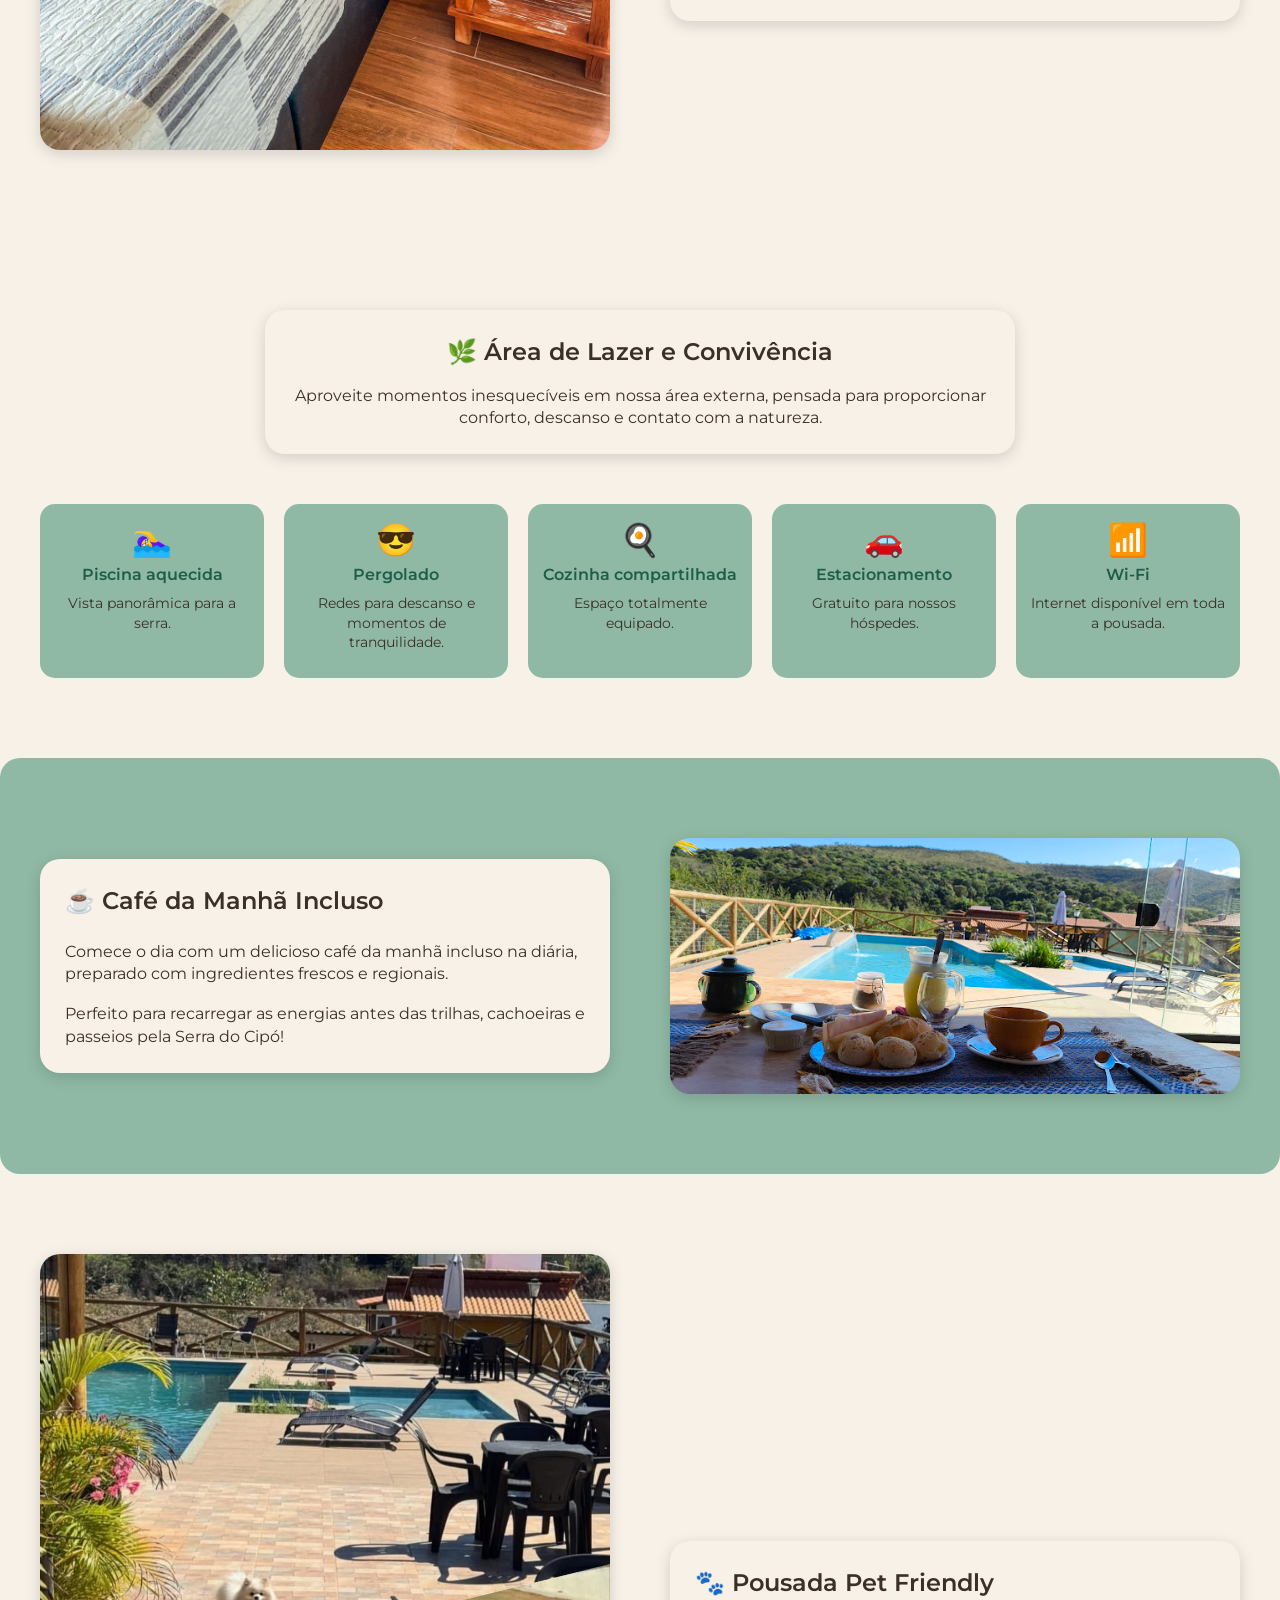
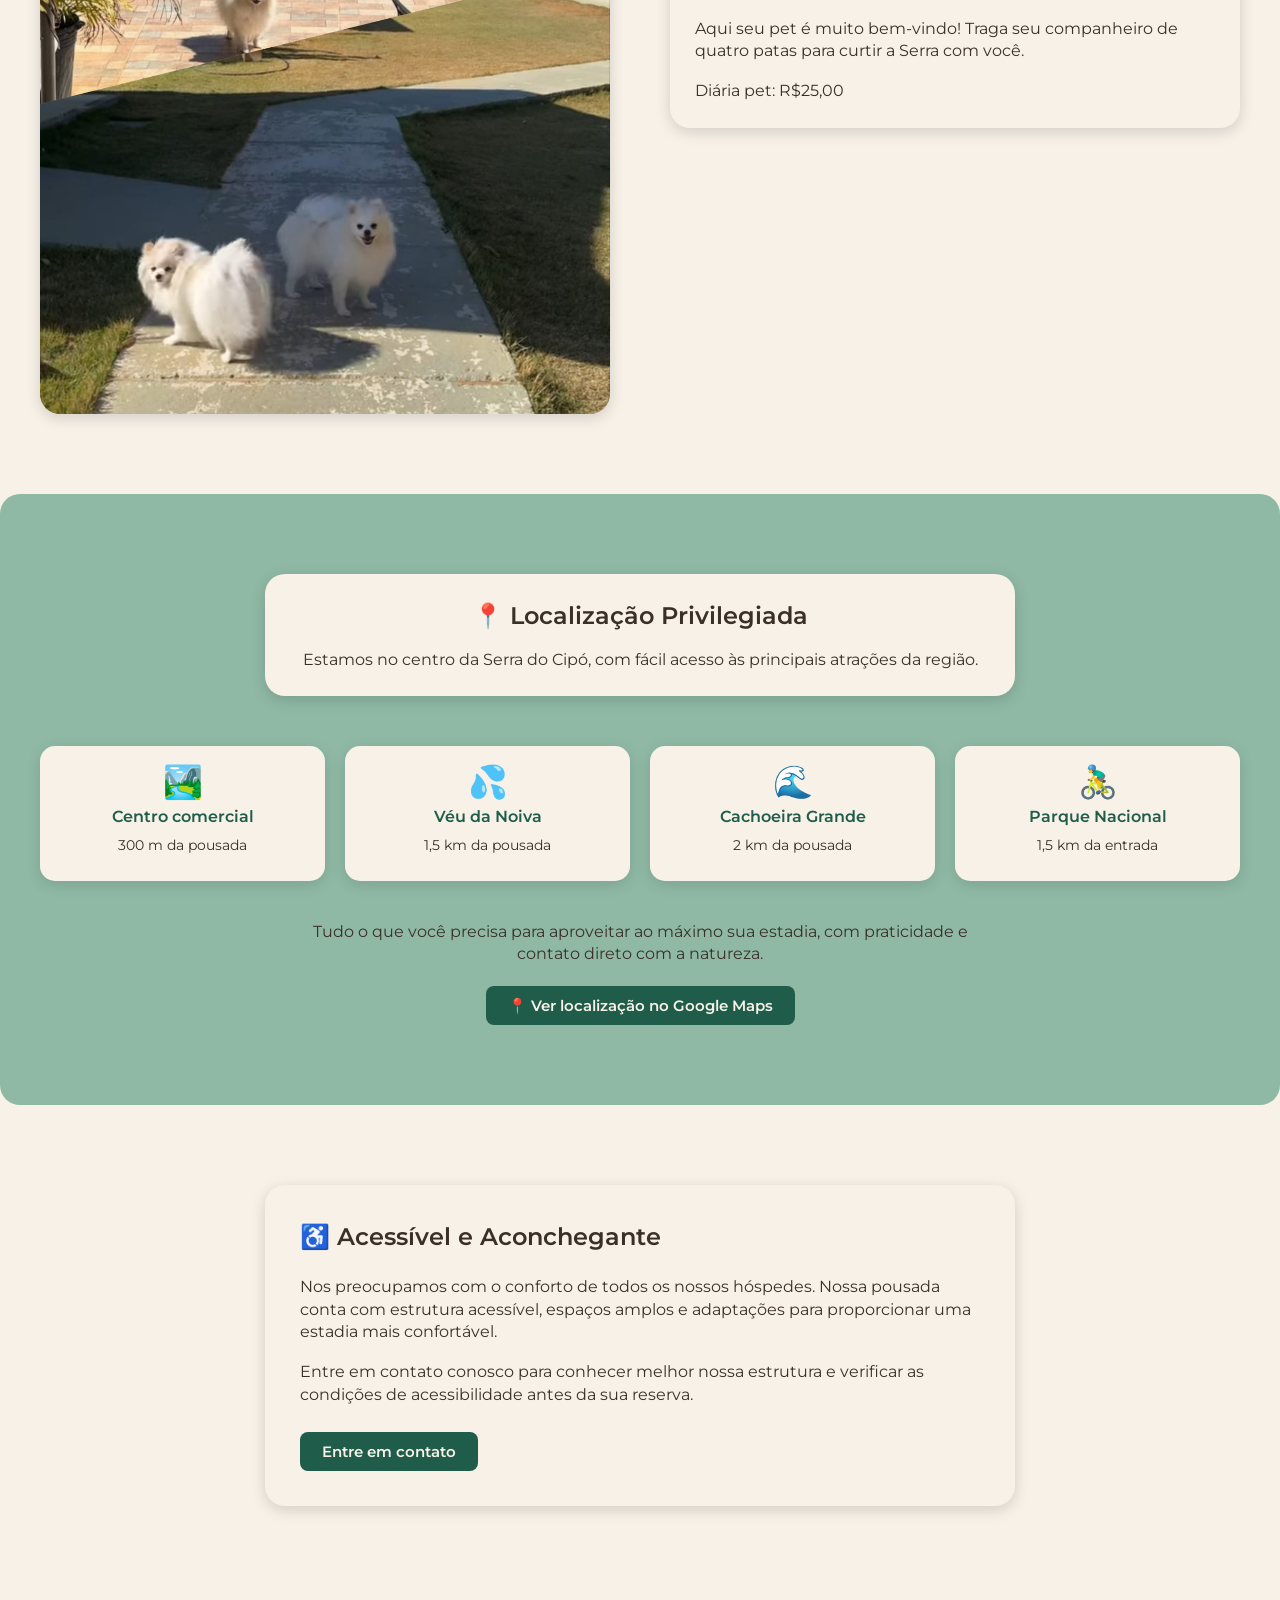
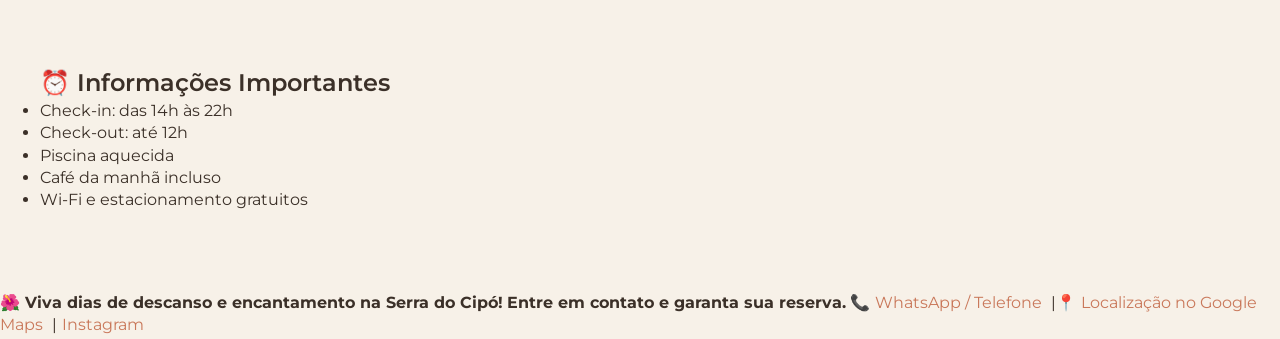
==== commit 7986390e: "Estruturada e estilizada as seções de localização e acessibilidade" ====
--- a/_arquivos/index.html
+++ b/_arquivos/index.html
@@ -267,39 +267,104 @@
 
             </section>
 
-            <section id="local" class="secao">
-
-               <h2>📍 Localização Privilegiada</h2>
-               
-                    <p>Estamos no centro da Serra do Cipó, com fácil acesso às principais atrações:</p>
-                
-                        <ul>
-
-                            <li>🏞️ 300m do <a href="https://portalserradocipo.comrestaurantes-na-serra-do-cipo/" rel="noopener">centro comercial e dos melhores restaurantes</a></li>
-
-                            <li>💦 1,5 km da <a href="https://portalserradocipo.comcachoeira-veu-da-noiva/" rel="noopener">Cachoeira Véu da Noiva</a></li>
-
-                            <li>🌊 2 km da <a href="https://portalserradocipo.comcachoeira-grande/" rel="noopener">Cachoeira Grande</a></li>
-
-                            <li>🚴‍♂️ 1,5 km da entrada do <a href="https://portalserradocipo.comparque-nacional-da-serra-do-cipo/" rel="noopener">Parque Nacional da Serra do Cipó</a>, com trilhas e cachoeiras acessíveis a pé ou de bicicleta</li>
-
-                            
-                        </ul>
-                        
-                    <p>📍 <a href="https://maps.app.goo.gl/WwX9YwYXCvEFaKdK8" rel="noopener">Google Maps</a></p>
-                    
-                    <p>Tudo o que você precisa para aproveitar ao máximo sua estadia, com praticidade e contato direto com a natureza.</p>
-                    <p>Conheça nossa localização →<a href="localizacao.html">aqui</a></p>
-
+           <section id="local" class="secao">
+
+                <div class="local-conteudo">
+
+                    <div class="local-titulo">
+
+                        <h2>📍 Localização Privilegiada</h2>
+
+                        <p>
+                            Estamos no centro da Serra do Cipó, com fácil acesso
+                            às principais atrações da região.
+                        </p>
+
+                    </div>
+
+
+                    <ul class="local-lista">
+
+                        <li>
+                            <span>🏞️</span>
+                            <strong>Centro comercial</strong>
+                            <p>300 m da pousada</p>
+                        </li>
+
+                        <li>
+                            <span>💦</span>
+                            <strong>Véu da Noiva</strong>
+                            <p>1,5 km da pousada</p>
+                        </li>
+
+                        <li>
+                            <span>🌊</span>
+                            <strong>Cachoeira Grande</strong>
+                            <p>2 km da pousada</p>
+                        </li>
+
+                        <li>
+                            <span>🚴‍♂️</span>
+                            <strong>Parque Nacional</strong>
+                            <p>1,5 km da entrada</p>
+                        </li>
+
+                    </ul>
+
+
+                    <div class="local-acoes">
+
+                        <p>
+                            Tudo o que você precisa para aproveitar ao máximo
+                            sua estadia, com praticidade e contato direto com a natureza.
+                        </p>
+
+                        <a 
+                            class="botao"
+                            href="https://maps.app.goo.gl/WwX9YwYXCvEFaKdK8"
+                            target="_blank"
+                            rel="noopener"
+                        >
+                            📍 Ver localização no Google Maps
+                        </a>
+
+                    </div>
+
+                </div>
 
             </section>
 
             <section id="acessivel" class="secao">
 
-               <h2>♿ Acessível e Aconchegante</h2>
-
-                    <p>Nos preocupamos com o conforto de todos os nossos hóspedes.
-                    Nossa pousada é acessível, com estrutura adaptada e espaços amplos.</p>
+                <div class="acessivel-conteudo">
+
+                    <div class="acessivel-texto">
+
+                        <h2>♿ Acessível e Aconchegante</h2>
+
+                        <p>
+                            Nos preocupamos com o conforto de todos os nossos hóspedes.
+                            Nossa pousada conta com estrutura acessível, espaços amplos
+                            e adaptações para proporcionar uma estadia mais confortável.
+                        </p>
+
+                        <p>
+                            Entre em contato conosco para conhecer melhor nossa estrutura
+                            e verificar as condições de acessibilidade antes da sua reserva.
+                        </p>
+
+                        <a 
+                            class="botao"
+                            href="https://linktr.ee/pousadaquatroestacoes.mg?utm_source=linktree_admin_share&utm_medium=social&utm_content=link_in_bio&fbclid=PAZXh0bgNhZW0CMTEAc3J0YwZhcHBfaWQMMjU2MjgxMDQwNTU4AAGnVXB4hW0MMFczbDpjatLSqTaYoGHWdyz87wQBI-bUJ0qDTFBNhIHwtB2xnb8_aem_V6xPoeLl072eEcXCyvTsLA"
+                            target="_blank"
+                            rel="noopener"
+                        >
+                            Entre em contato
+                        </a>
+
+                    </div>
+
+                </div>
 
             </section>
 
--- a/_css/index.css
+++ b/_css/index.css
@@ -651,6 +651,210 @@
     padding: 25px;
 }
 
+/* LOCALIZAÇÃO */
+
+#local {
+    background-color: var(--cor-secundaria);
+     border-radius: 20px;
+}
+
+.local-conteudo {
+
+    max-width: 1200px;
+    margin: auto;
+}
+
+
+/* TÍTULO */
+
+.local-titulo {
+
+    max-width: 750px;
+    margin: 0 auto 50px;
+
+    text-align: center;
+
+    background-color: var(--cor-bg);
+
+    border-radius: 20px;
+
+    box-shadow:
+        0 4px 15px rgba(0, 0, 0, 0.15);
+
+    padding: 25px;
+}
+
+.local-titulo h2 {
+
+    margin-bottom: 16px;
+}
+
+.local-titulo p {
+
+    font: var(--txt-padrao);
+}
+
+/* LISTA */
+
+.local-lista {
+
+    display: grid;
+
+    grid-template-columns: repeat(4, 1fr);
+
+    gap: 20px;
+
+    padding: 0;
+
+    list-style: none;
+}
+
+
+/* CARD */
+
+.local-lista li {
+
+    display: flex;
+    flex-direction: column;
+
+    align-items: center;
+
+    text-align: center;
+
+    padding: 25px 15px;
+
+    background-color: var(--cor-bg);
+
+    border-radius: 15px;
+
+    box-shadow:
+        0 4px 15px rgba(0, 0, 0, 0.12);
+
+    transition:
+        transform 0.3s ease,
+        box-shadow 0.3s ease;
+}
+
+.local-lista li:hover {
+
+    transform: translateY(-5px);
+
+    box-shadow:
+        0 8px 20px rgba(0, 0, 0, 0.18);
+}
+
+/* ÍCONE */
+
+.local-lista span {
+
+    font-size: 32px;
+
+    margin-bottom: 12px;
+}
+
+
+/* NOME */
+
+.local-lista strong {
+
+    font: 600 16px/140% var(--fonte-principal);
+
+    color: var(--cor-primaria);
+
+    margin-bottom: 8px;
+}
+
+
+/* DISTÂNCIA */
+
+.local-lista p {
+
+    font: 400 14px/140% var(--fonte-principal);
+
+    color: var(--cor-texto);
+}
+
+/* AÇÕES */
+
+.local-acoes {
+
+    display: flex;
+    flex-direction: column;
+
+    align-items: center;
+
+    gap: 20px;
+
+    margin-top: 40px;
+
+    text-align: center;
+}
+
+.local-acoes p {
+
+    max-width: 700px;
+
+    font: var(--txt-padrao);
+}
+
+/* ACESSIBILIDADE */
+
+#acessivel {
+
+    background-color: var(--cor-bg);
+
+    border-radius: 20px;
+}
+
+.acessivel-conteudo {
+
+    max-width: 1200px;
+    margin: auto;
+
+    display: flex;
+    justify-content: center;
+}
+
+
+/* TEXTO */
+
+.acessivel-texto {
+
+    max-width: 750px;
+
+    display: flex;
+    flex-direction: column;
+
+    gap: 18px;
+
+    padding: 35px;
+
+    background-color: var(--cor-bg);
+
+    border-radius: 20px;
+
+    box-shadow:
+        0 4px 15px rgba(0, 0, 0, 0.15);
+}
+
+.acessivel-texto h2 {
+
+    margin-bottom: 5px;
+}
+
+.acessivel-texto p {
+
+    font: var(--txt-padrao);
+}
+
+
+/* BOTÃO */
+
+.acessivel-texto .botao {
+
+    margin-top: 8px;
+}
+
    /* =========================
    RESPONSIVIDADE
    ========================= */
@@ -660,6 +864,9 @@
 @media (max-width: 900px) {
 
     .lazer-lista {
+        grid-template-columns: repeat(2, 1fr);
+    }
+    .local-lista {
         grid-template-columns: repeat(2, 1fr);
     }
 
@@ -687,5 +894,8 @@
     .lazer-lista {
         grid-template-columns: 1fr;
     }
-
-}
+    .local-lista {
+        grid-template-columns: 1fr;
+    }
+
+}
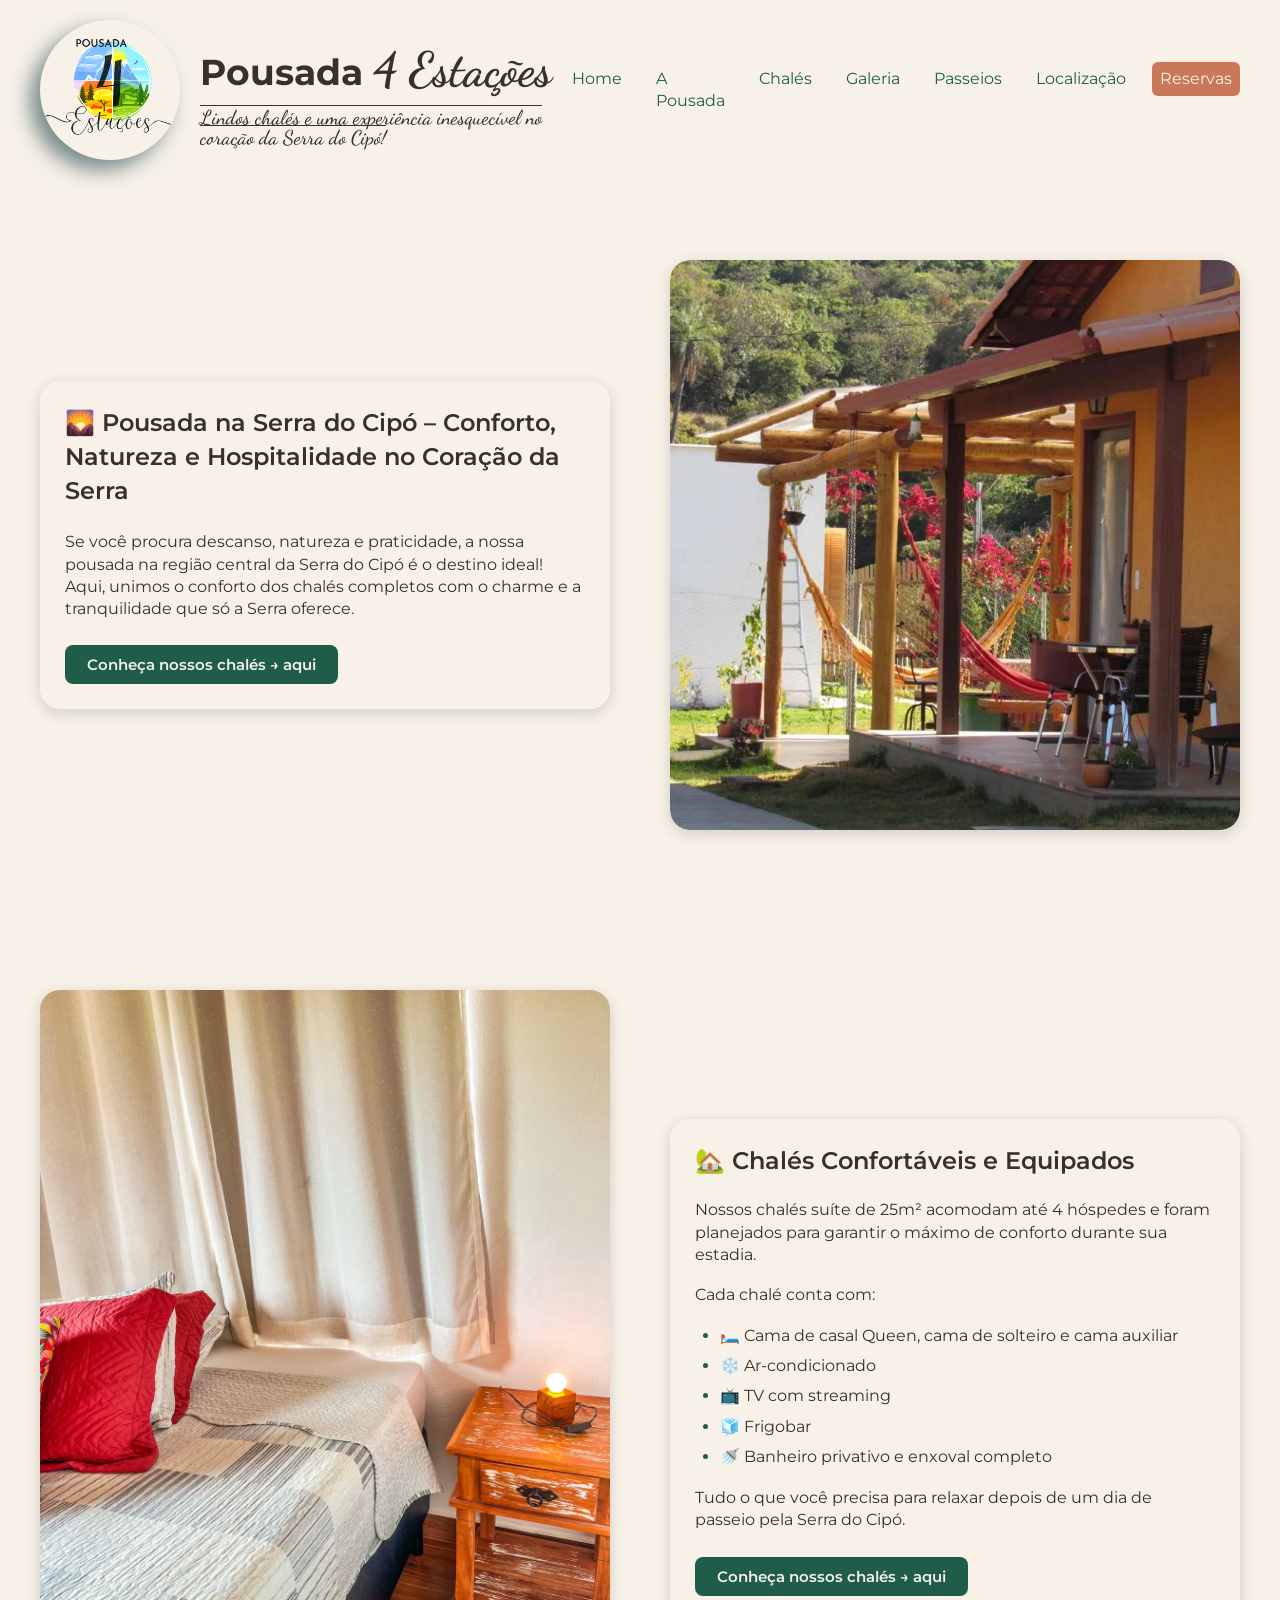
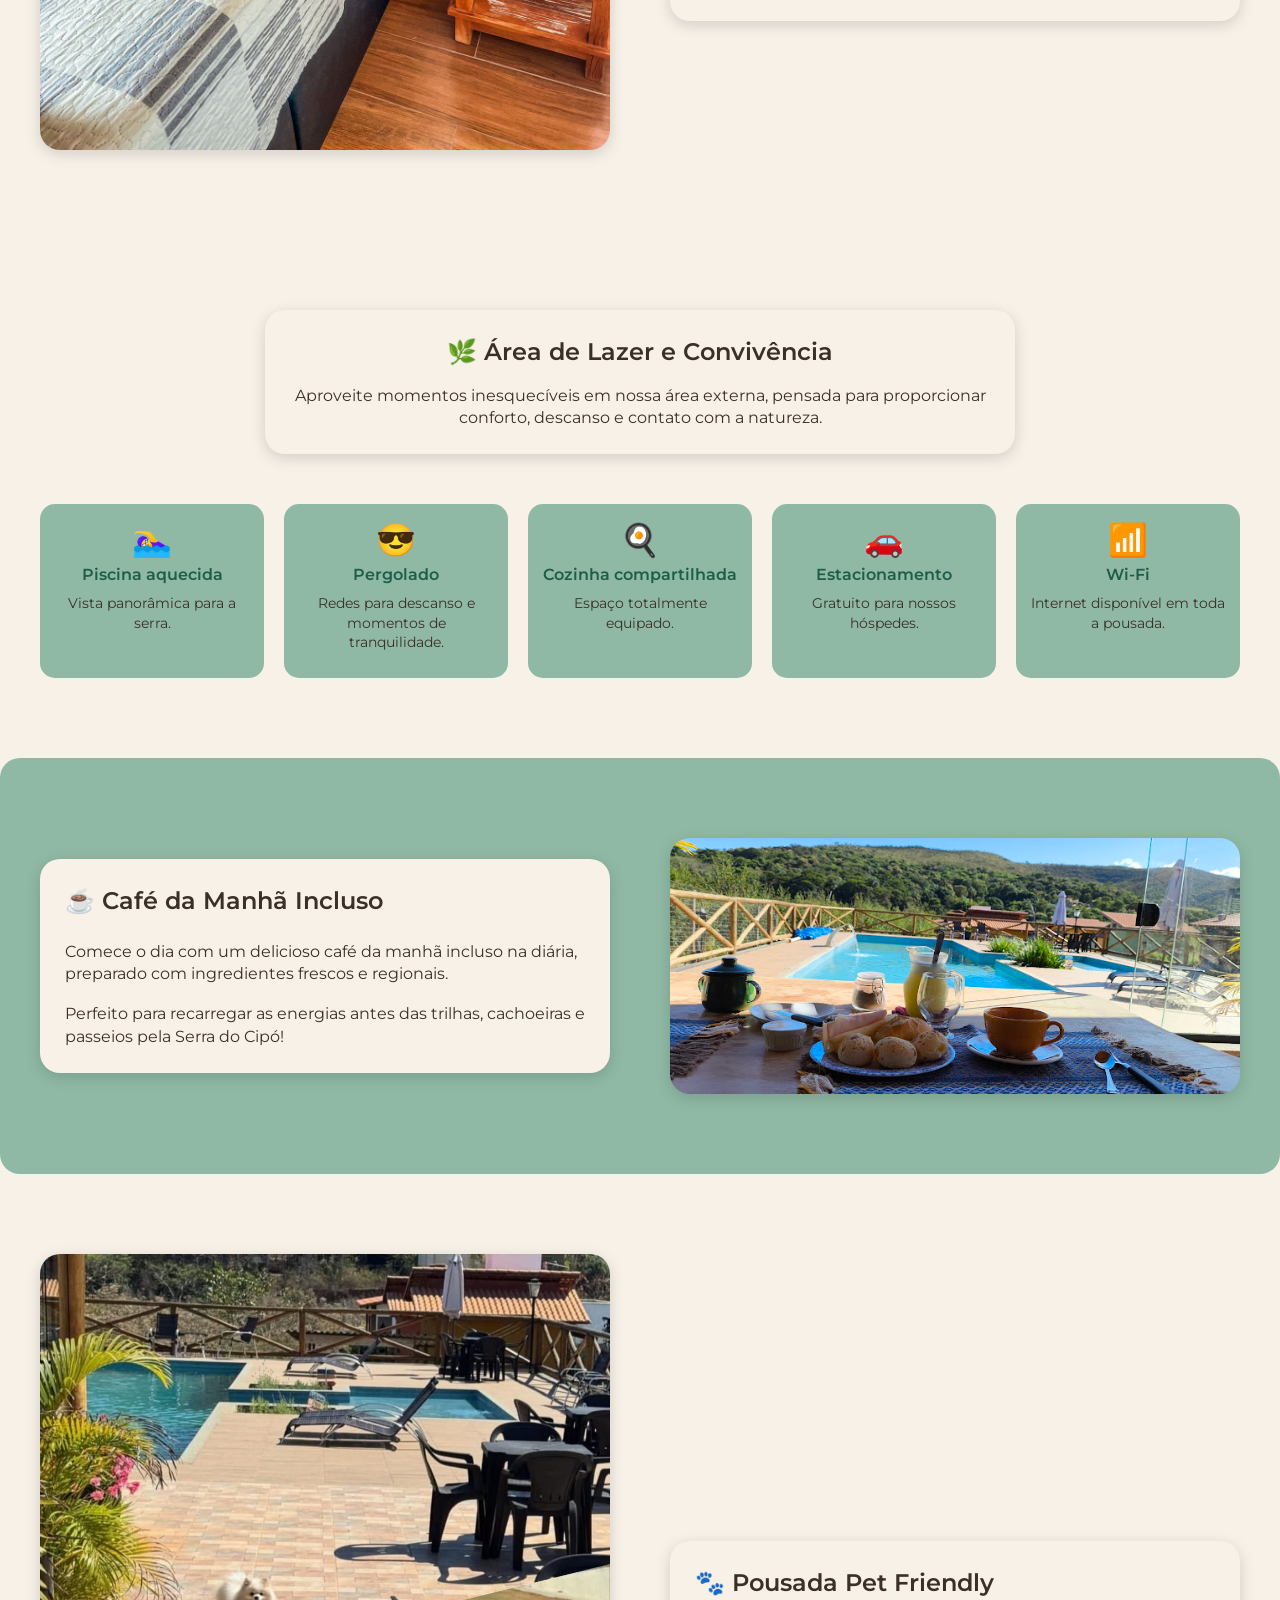
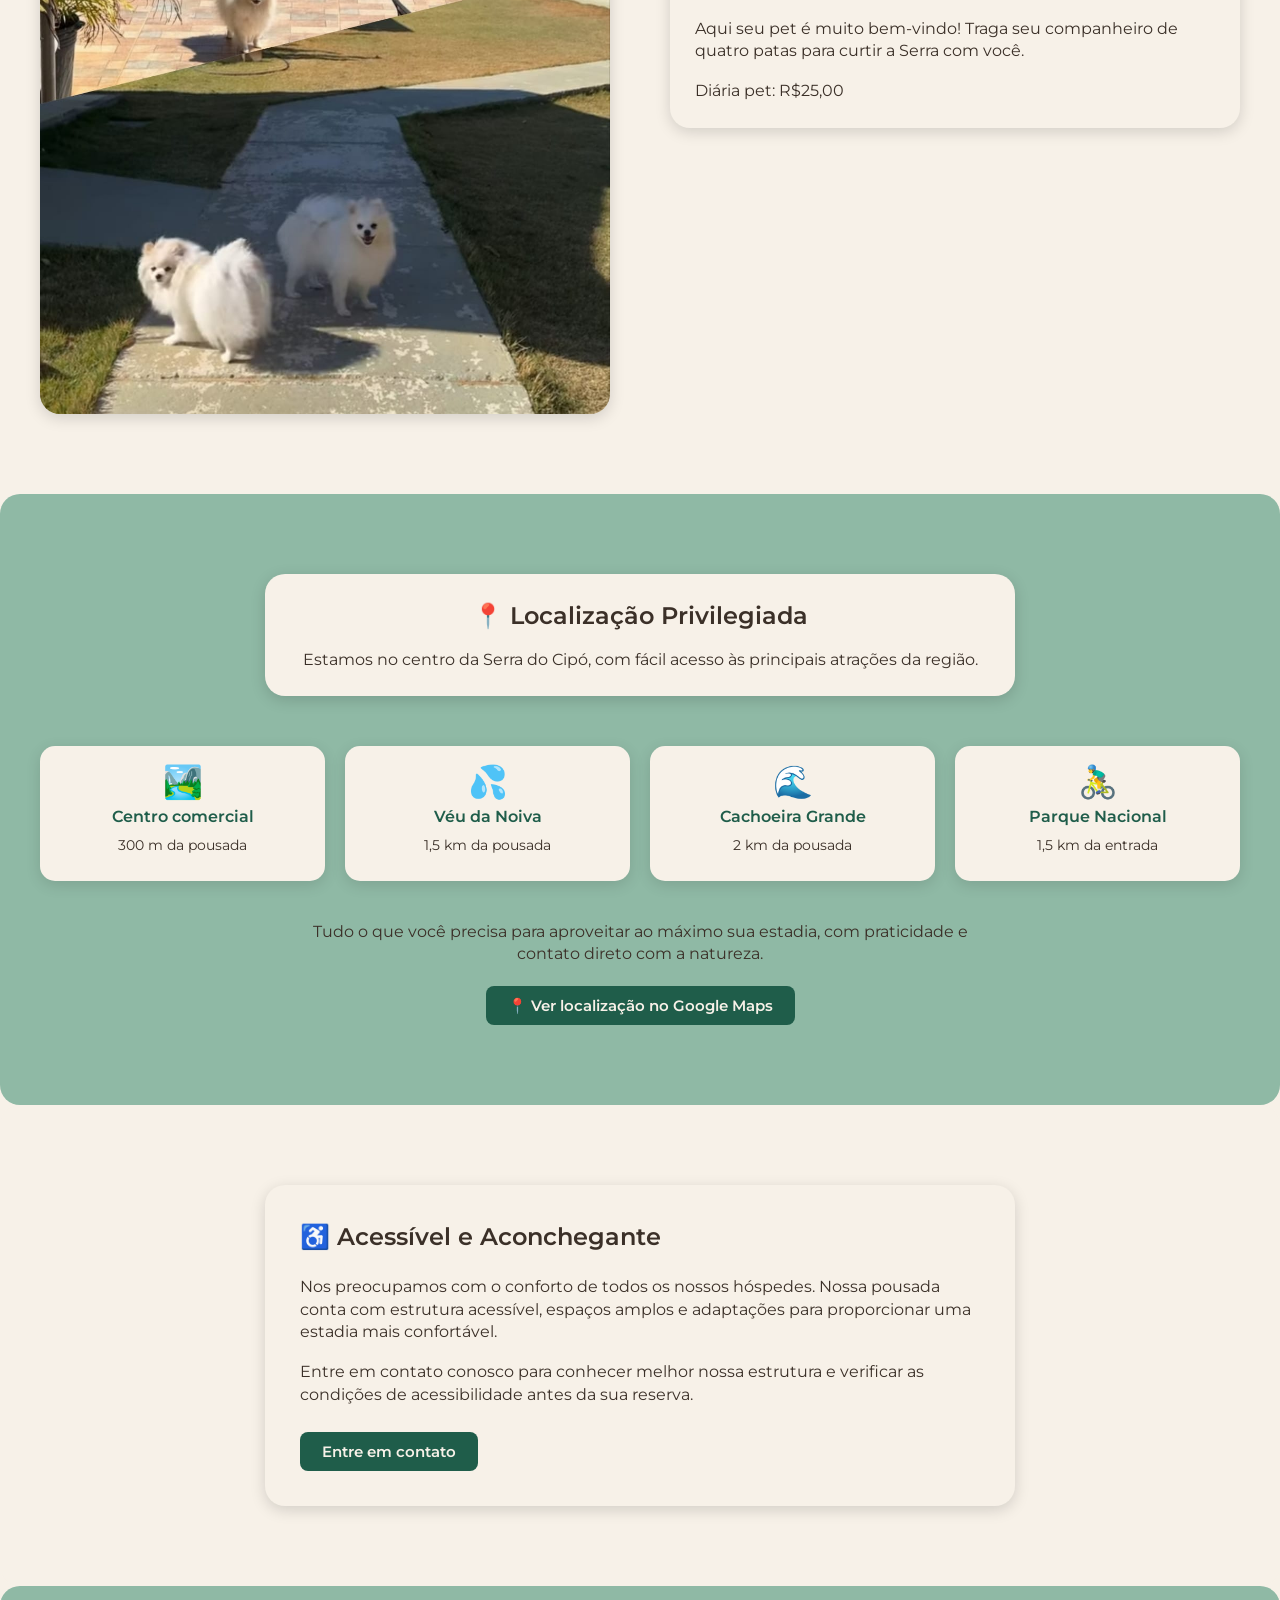
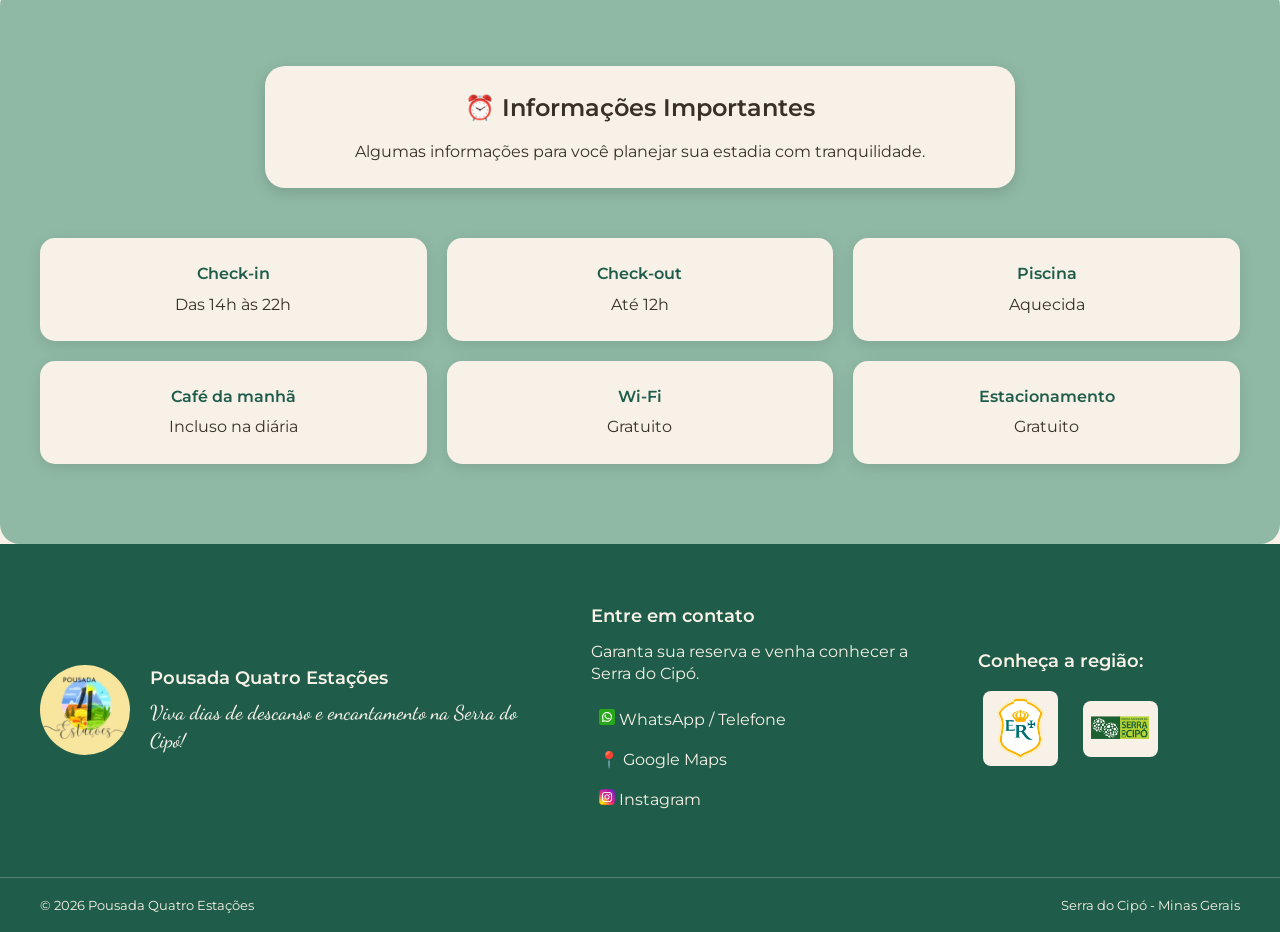
==== commit a5882d3b: "Finalizado a estrutura e estilização HOME com o rodapé/footer" ====
--- a/_arquivos/index.html
+++ b/_arquivos/index.html
@@ -370,34 +370,162 @@
 
             <section id="importantes" class="secao">
 
-                <h2>⏰ Informações Importantes</h2>
-
-                    <ul>
-
-                        <li>Check-in: das 14h às 22h</li>
-                        <li>Check-out: até 12h</li>
-                        <li>Piscina aquecida</li>
-                        <li>Café da manhã incluso</li>
-                        <li>Wi-Fi e estacionamento gratuitos</li>
+                <div class="importantes-conteudo">
+
+                    <div class="importantes-titulo">
+
+                        <h2>⏰ Informações Importantes</h2>
+
+                        <p>
+                            Algumas informações para você planejar sua estadia
+                            com tranquilidade.
+                        </p>
+
+                    </div>
+
+                    <ul class="importantes-lista">
+
+                        <li>
+                            <strong>Check-in</strong>
+                            <span>Das 14h às 22h</span>
+                        </li>
+
+                        <li>
+                            <strong>Check-out</strong>
+                            <span>Até 12h</span>
+                        </li>
+
+                        <li>
+                            <strong>Piscina</strong>
+                            <span>Aquecida</span>
+                        </li>
+
+                        <li>
+                            <strong>Café da manhã</strong>
+                            <span>Incluso na diária</span>
+                        </li>
+
+                        <li>
+                            <strong>Wi-Fi</strong>
+                            <span>Gratuito</span>
+                        </li>
+
+                        <li>
+                            <strong>Estacionamento</strong>
+                            <span>Gratuito</span>
+                        </li>
 
                     </ul>
 
+                </div>
+
             </section>
 
         </main>
 
 
-        <footer>
-                <b>🌺 Viva dias de descanso e encantamento na Serra do Cipó!</b>
-
-                <b>Entre em contato e garanta sua reserva.</b>
-
-                📞<a href="https://linktr.ee/pousadaquatroestacoes.mg?utm_source=linktree_admin_share&utm_medium=social&utm_content=link_in_bio&fbclid=PAZXh0bgNhZW0CMTEAc3J0YwZhcHBfaWQMMjU2MjgxMDQwNTU4AAGnVXB4hW0MMFczbDpjatLSqTaYoGHWdyz87wQBI-bUJ0qDTFBNhIHwtB2xnb8_aem_V6xPoeLl072eEcXCyvTsLA" target="_blank" rel="noopener">WhatsApp / Telefone</a>
-
-                |📍<a href="https://maps.app.goo.gl/p7wsW52tPYMvb3zo6" target="_blank" rel="noopener">Localização no Google Maps</a>
-
-
-                |<a href="https://www.instagram.com/pousadaquatroestacoes.mg/" target="_blank" rel="noopener">Instagram</a>
+        <footer id="rodape">
+
+        <div class="rodape-conteudo">
+
+            <div class="rodape-identidade">
+
+                <img
+                    src="../assets/logo/logo.jpg"
+                    alt="Logo da Pousada Quatro Estações"
+                >
+
+                <div>
+                    <strong>Pousada Quatro Estações</strong>
+
+                    <p>
+                        Viva dias de descanso e encantamento
+                        na Serra do Cipó!
+                    </p>
+                </div>
+
+            </div>
+
+
+            <div class="rodape-contato">
+
+                <h2>Entre em contato</h2>
+
+                <p>
+                    Garanta sua reserva e venha conhecer
+                    a Serra do Cipó.
+                </p>
+
+                <div class="rodape-links">
+
+                    <a
+                        href="https://linktr.ee/pousadaquatroestacoes.mg"
+                        target="_blank"
+                        rel="noopener"
+                    >
+                        <img src="/assets/logo/whatsapp.png" alt="Logo do WhatsApp"> WhatsApp / Telefone
+                    </a>
+
+                    <a
+                        href="https://maps.app.goo.gl/p7wsW52tPYMvb3zo6"
+                        target="_blank"
+                        rel="noopener"
+                    >
+                        📍 Google Maps
+                    </a>
+
+                    <a
+                        href="https://www.instagram.com/pousadaquatroestacoes.mg/"
+                        target="_blank"
+                        rel="noopener"
+                    >
+                        <img src="/assets/logo/instagram.png" alt="Logo do instagram"> Instagram
+                    </a>
+
+                </div>
+
+            </div>
+
+
+            <div class="rodape-destinos">
+
+                <h2>Conheça a região:</h2>
+
+                <div class="rodape-logos">
+
+                    <a href="https://institutoestradareal.com.br/" target="_blank" rel="noopener">
+                        <img
+                            src="/assets/fotos/footer/estradareal.png"
+                            alt="Logo Estrada Real"
+                        >
+                    </a>
+
+                    <a href="https://linktr.ee/parquenacionaldaserradocipo" target="_blank" rel="noopener">
+                        <img
+                            src="/assets/fotos/footer/pq-logo.png"
+                            alt="Logo do Parque Nacional da Serra do Cipó"
+                        >
+                    </a>
+
+                </div>
+
+            </div>
+
+        </div>
+
+
+        <div class="rodape-final">
+
+            <p>
+                © 2026 Pousada Quatro Estações
+            </p>
+
+            <p>
+                Serra do Cipó - Minas Gerais
+            </p>
+
+        </div>
+
         </footer>
 
     </div>
--- a/_css/index.css
+++ b/_css/index.css
@@ -855,6 +855,335 @@
     margin-top: 8px;
 }
 
+/* INFORMAÇÕES IMPORTANTES */
+
+#importantes {
+
+    background-color: var(--cor-secundaria);
+
+    border-radius: 20px;
+}
+
+.importantes-conteudo {
+
+    max-width: 1200px;
+    margin: auto;
+}
+
+
+/* TÍTULO */
+
+.importantes-titulo {
+
+    max-width: 750px;
+    margin: 0 auto 50px;
+
+    text-align: center;
+
+    background-color: var(--cor-bg);
+
+    border-radius: 20px;
+
+    box-shadow:
+        0 4px 15px rgba(0, 0, 0, 0.15);
+
+    padding: 25px;
+}
+
+.importantes-titulo h2 {
+
+    margin-bottom: 16px;
+}
+
+.importantes-titulo p {
+
+    font: var(--txt-padrao);
+}
+
+
+/* LISTA */
+
+.importantes-lista {
+
+    display: grid;
+
+    grid-template-columns: repeat(3, 1fr);
+
+    gap: 20px;
+
+    padding: 0;
+
+    list-style: none;
+}
+
+
+/* ITEM */
+
+.importantes-lista li {
+
+    display: flex;
+    flex-direction: column;
+
+    align-items: center;
+
+    text-align: center;
+
+    gap: 8px;
+
+    padding: 25px 15px;
+
+    background-color: var(--cor-bg);
+
+    border-radius: 15px;
+
+    box-shadow:
+        0 4px 15px rgba(0, 0, 0, 0.10);
+
+    transition:
+        transform 0.3s ease,
+        box-shadow 0.3s ease;
+}
+
+
+.importantes-lista li:hover {
+
+    transform: translateY(-5px);
+
+    box-shadow:
+        0 8px 20px rgba(0, 0, 0, 0.15);
+}
+
+
+/* TÍTULO DO ITEM */
+
+.importantes-lista strong {
+
+    font: 600 16px/140% var(--fonte-principal);
+
+    color: var(--cor-primaria);
+}
+
+
+/* INFORMAÇÃO */
+
+.importantes-lista span {
+
+    font: var(--txt-padrao);
+
+    color: var(--cor-texto);
+}
+
+/* =========================
+   FOOTER
+   ========================= */
+
+#rodape {
+
+    background-color: var(--cor-primaria);
+
+    color: var(--cor-bg);
+
+    margin-top: 0;
+}
+
+
+/* CONTEÚDO */
+
+.rodape-conteudo {
+
+    max-width: 1600px;
+
+    margin: auto;
+
+    padding: 60px 40px;
+
+    display: grid;
+
+    grid-template-columns:
+        1.5fr
+        1fr
+        0.8fr;
+
+    gap: 60px;
+
+    align-items: center;
+}
+
+
+/* IDENTIDADE */
+
+.rodape-identidade {
+
+    display: flex;
+
+    align-items: center;
+
+    gap: 20px;
+}
+
+.rodape-identidade img {
+
+    width: 90px;
+
+    height: auto;
+
+    border-radius: 50%;
+}
+
+.rodape-identidade strong {
+
+    font: 600 18px/140% var(--fonte-principal);
+
+    color: var(--cor-bg);
+}
+
+.rodape-identidade p {
+
+    margin-top: 8px;
+
+    font: var(--txt-destaque);
+
+    color: var(--cor-bg);
+}
+
+
+/* CONTATO */
+
+.rodape-contato h2,
+.rodape-destinos h2 {
+
+    margin-bottom: 12px;
+
+    font: 600 18px/140% var(--fonte-principal);
+
+    color: var(--cor-bg);
+}
+
+.rodape-contato p {
+
+    font: var(--txt-padrao);
+
+    color: var(--cor-bg);
+
+    margin-bottom: 18px;
+}
+
+
+/* LINKS */
+
+.rodape-links {
+
+    display: flex;
+
+    flex-direction: column;
+
+    align-items: flex-start;
+
+    gap: 8px;
+}
+
+.rodape-links a {
+
+    font: var(--txt-padrao);
+
+    color: var(--cor-bg);
+
+    padding: 5px 8px;
+
+    border-radius: 6px;
+
+    transition:
+        background-color 0.3s ease,
+        transform 0.3s ease;
+}
+
+.rodape-links a:hover {
+
+    background-color: var(--cor-secundaria);
+
+    color: var(--cor-texto);
+
+    transform: translateX(4px);
+}
+
+
+/* DESTINOS */
+
+.rodape-logos {
+
+    display: flex;
+
+    align-items: center;
+
+    gap: 15px;
+
+}
+
+
+.rodape-logos img {
+
+    display: block;
+
+    width: 75px;
+
+    max-height: 75px;
+
+    object-fit: contain;
+
+    border-radius: 8px;
+
+    background-color: var(--cor-bg);
+
+    padding: 6px;
+
+}
+
+.rodape-logos a {
+
+    display: block;
+
+    border-radius: 8px;
+
+    transition:
+        transform 0.3s ease,
+        box-shadow 0.3s ease;
+}
+
+.rodape-logos a:hover {
+
+    background-color: transparent;
+
+    transform: translateY(-3px);
+
+    box-shadow:
+        0 5px 15px rgba(0, 0, 0, 0.20);
+}
+
+
+/* RODAPÉ FINAL */
+
+.rodape-final {
+
+    max-width: 1600px;
+
+    margin: auto;
+
+    padding: 18px 40px;
+
+    display: flex;
+
+    justify-content: space-between;
+
+    border-top: 1px solid rgba(247, 241, 232, 0.25);
+}
+
+.rodape-final p {
+
+    font: 400 13px/140% var(--fonte-principal);
+
+    color: var(--cor-bg);
+}
+
    /* =========================
    RESPONSIVIDADE
    ========================= */
@@ -869,6 +1198,9 @@
     .local-lista {
         grid-template-columns: repeat(2, 1fr);
     }
+    .importantes-lista {
+        grid-template-columns: repeat(2, 1fr);
+    }
 
 }
 
@@ -897,5 +1229,8 @@
     .local-lista {
         grid-template-columns: 1fr;
     }
-
-}
+    .importantes-lista {
+        grid-template-columns: 1fr;
+    }
+
+}
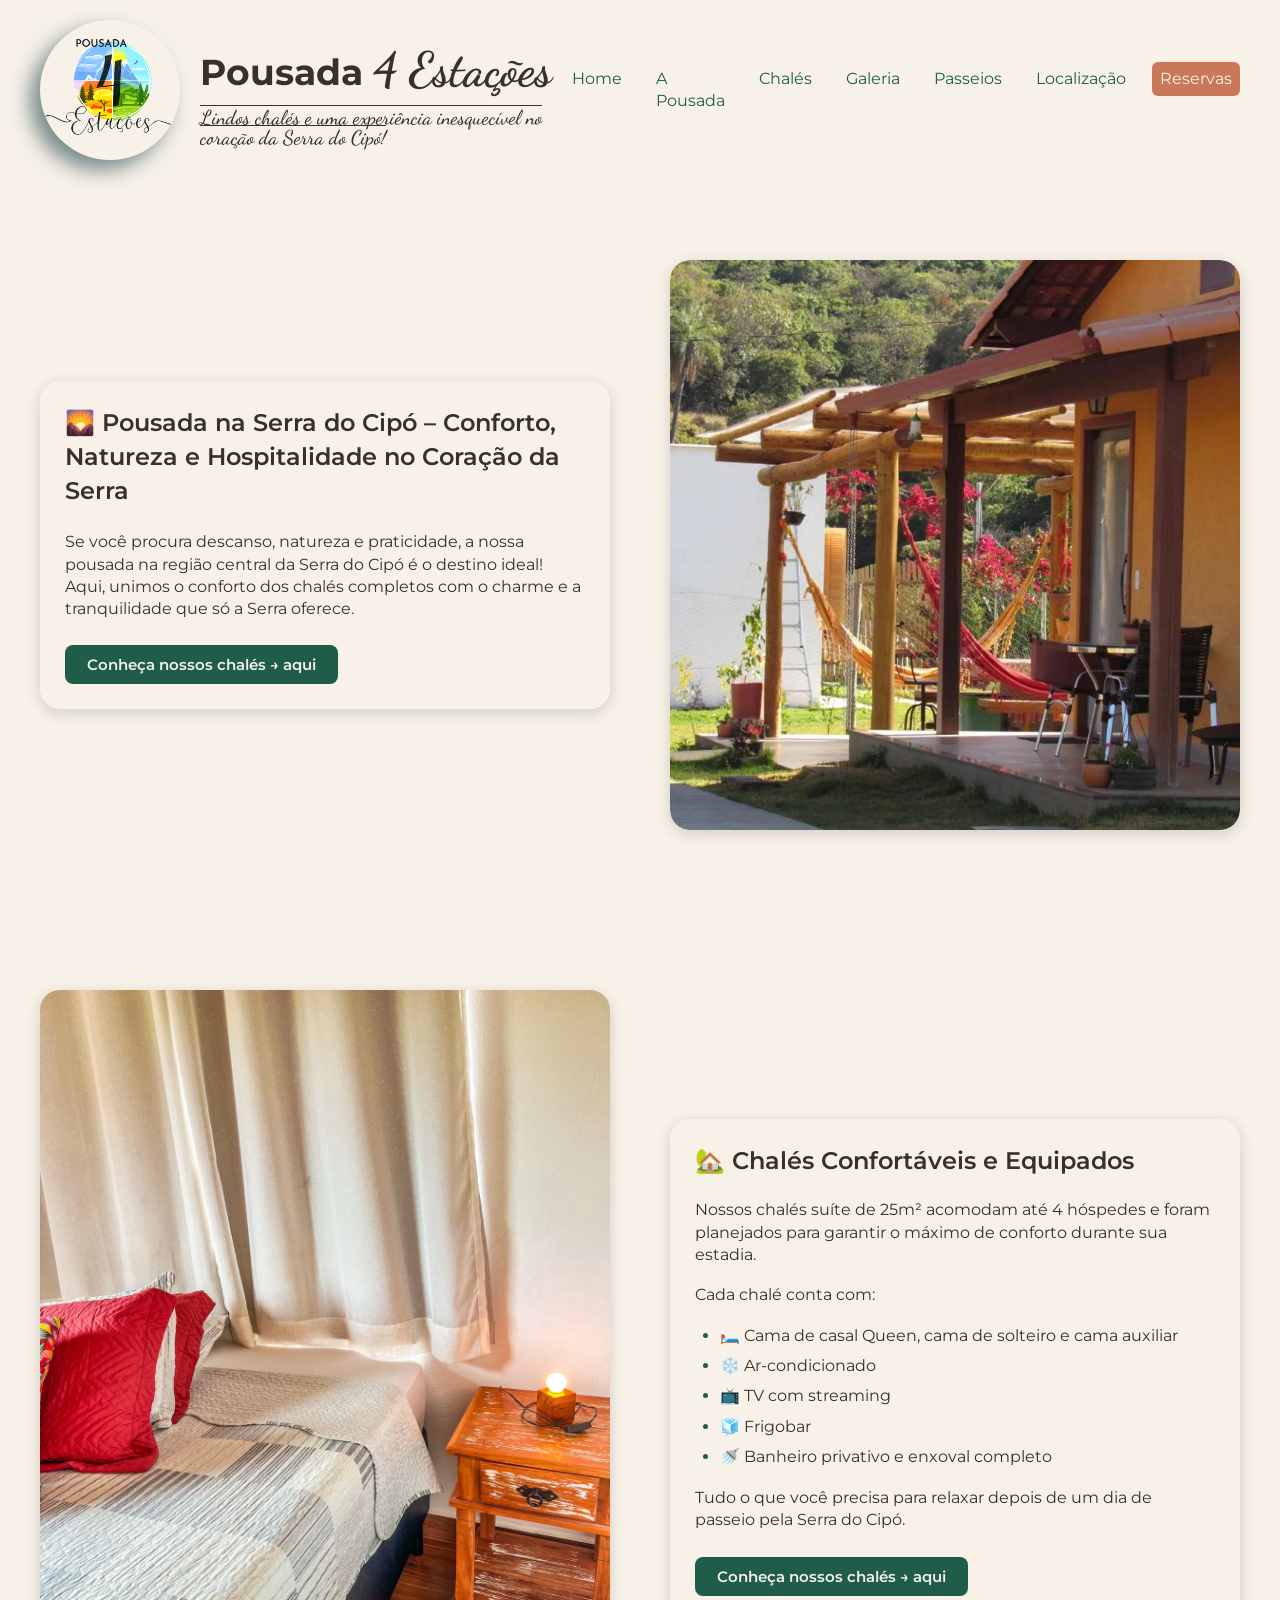
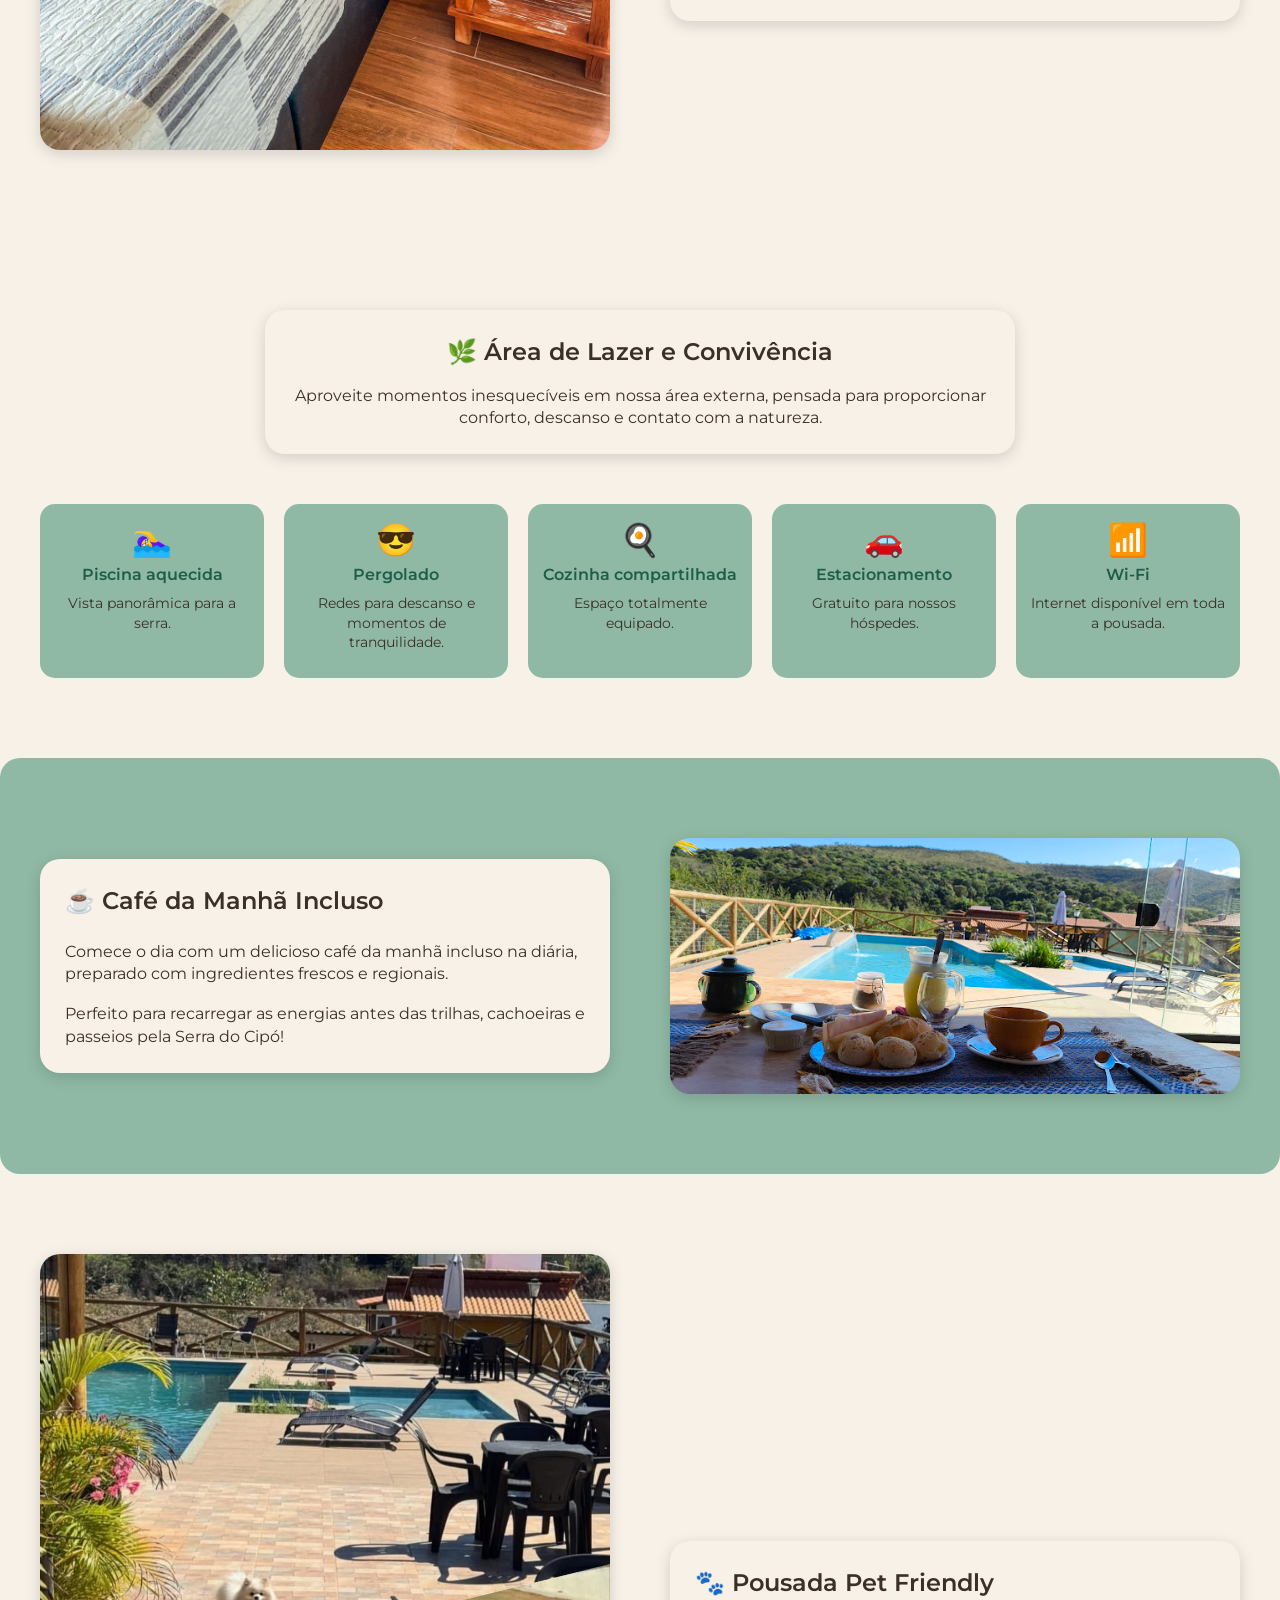
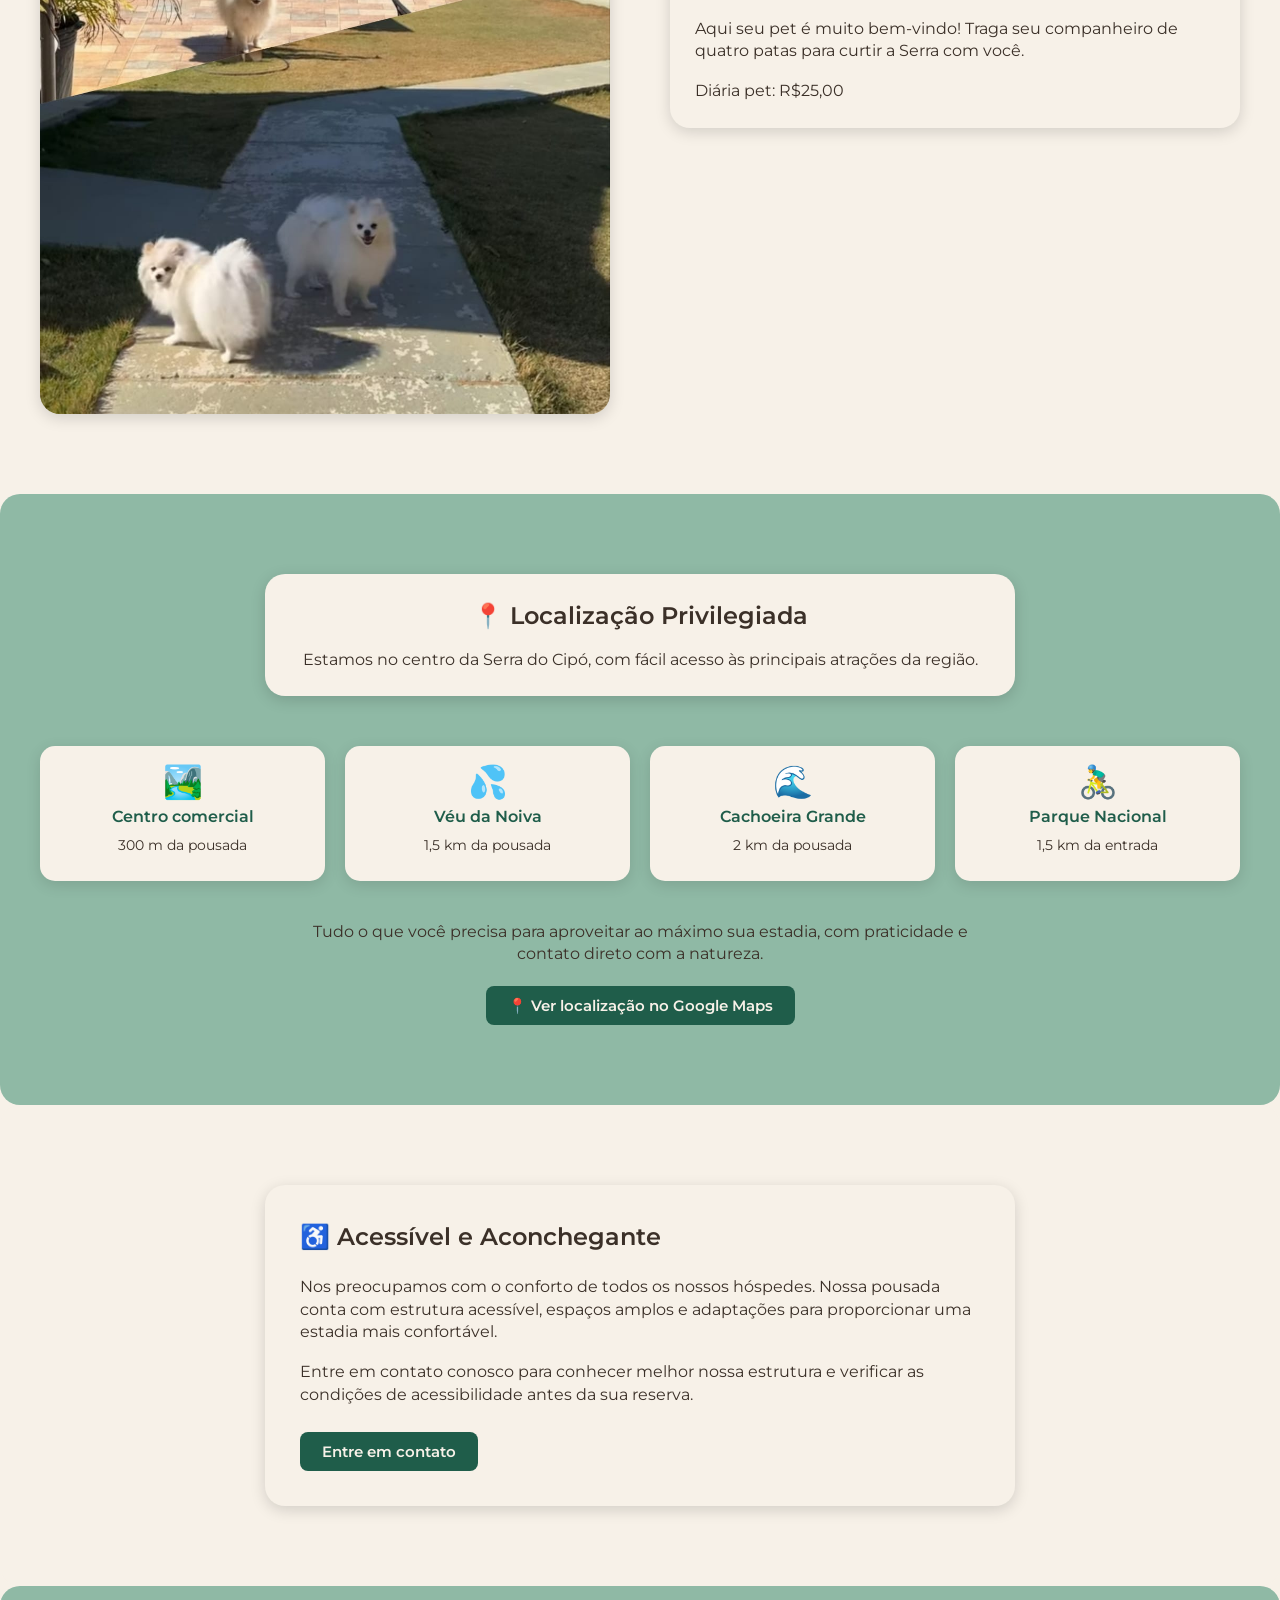
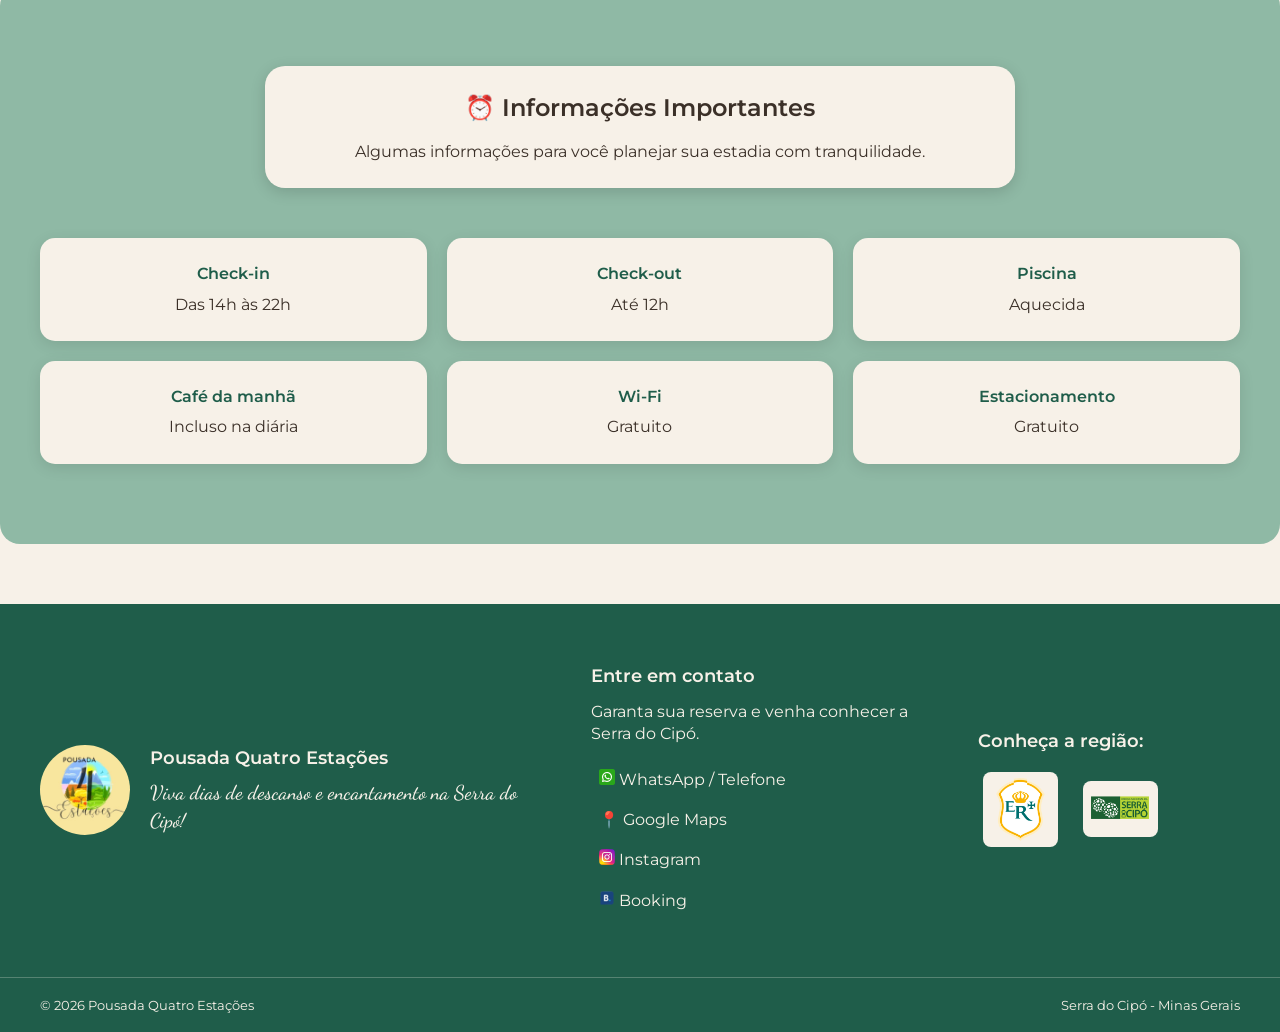
==== commit 99bbe4f4: "Adicionado novo link no rodapé/footer" ====
--- a/_arquivos/index.html
+++ b/_arquivos/index.html
@@ -482,6 +482,14 @@
                         <img src="/assets/logo/instagram.png" alt="Logo do instagram"> Instagram
                     </a>
 
+                    <a 
+                    href="https://www.booking.com/hotel/br/pousada-quatro-estacoes-santana-do-riacho1.pt-br.html?label=pt-br-booking-desktop-9_uvqir24qvA6x6xGiDvCQS652828998892%3Apl%3Ata%3Ap1%3Ap2%3Aac%3Aap%3Aneg%3Afi%3Atikwd-65526620%3Alp9209220%3Ali%3Adec%3Adm&aid=2311236&ucfs=1&arphpl=1&checkin=2026-10-06&checkout=2026-10-08&dest_id=900051831&dest_type=city&group_adults=2&req_adults=2&no_rooms=1&group_children=0&req_children=0&hpos=10&hapos=10&sr_order=popularity&nflt=review_score%3D90&srpvid=652589d1f2ff050e&srepoch=1788032364&all_sr_blocks=1034021901_400330999_2_1_0&highlighted_blocks=1034021901_400330999_2_1_0&matching_block_id=1034021901_400330999_2_1_0&sr_pri_blocks=1034021901_400330999_2_1_0__70000&from=searchresults" 
+                    target="_blank"
+                    rel="noopener">
+                    
+                    <img src="/assets/fotos/footer/booking.png" alt="Logo da Booking.com"> Booking
+                </a>
+
                 </div>
 
             </div>
--- a/_css/index.css
+++ b/_css/index.css
@@ -983,7 +983,7 @@
 
     color: var(--cor-bg);
 
-    margin-top: 0;
+    margin-top: 60px;
 }
 
 
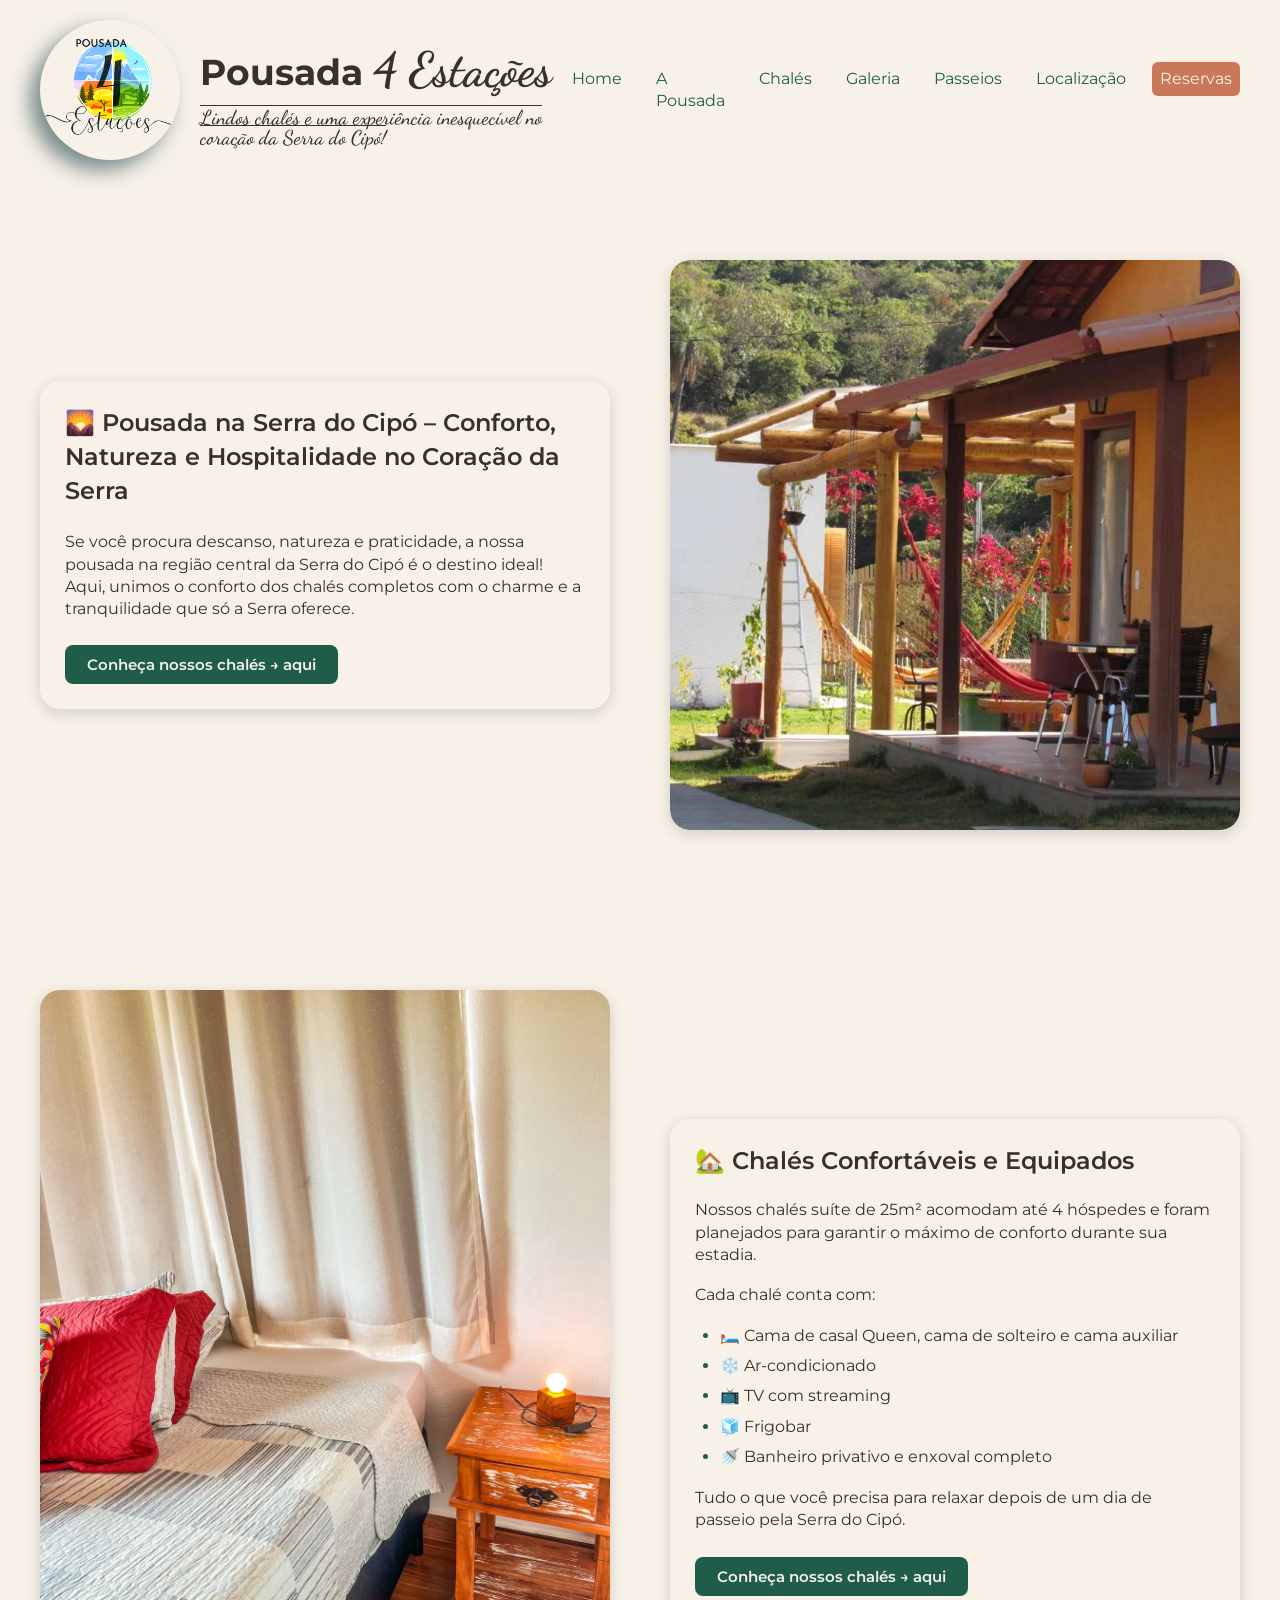
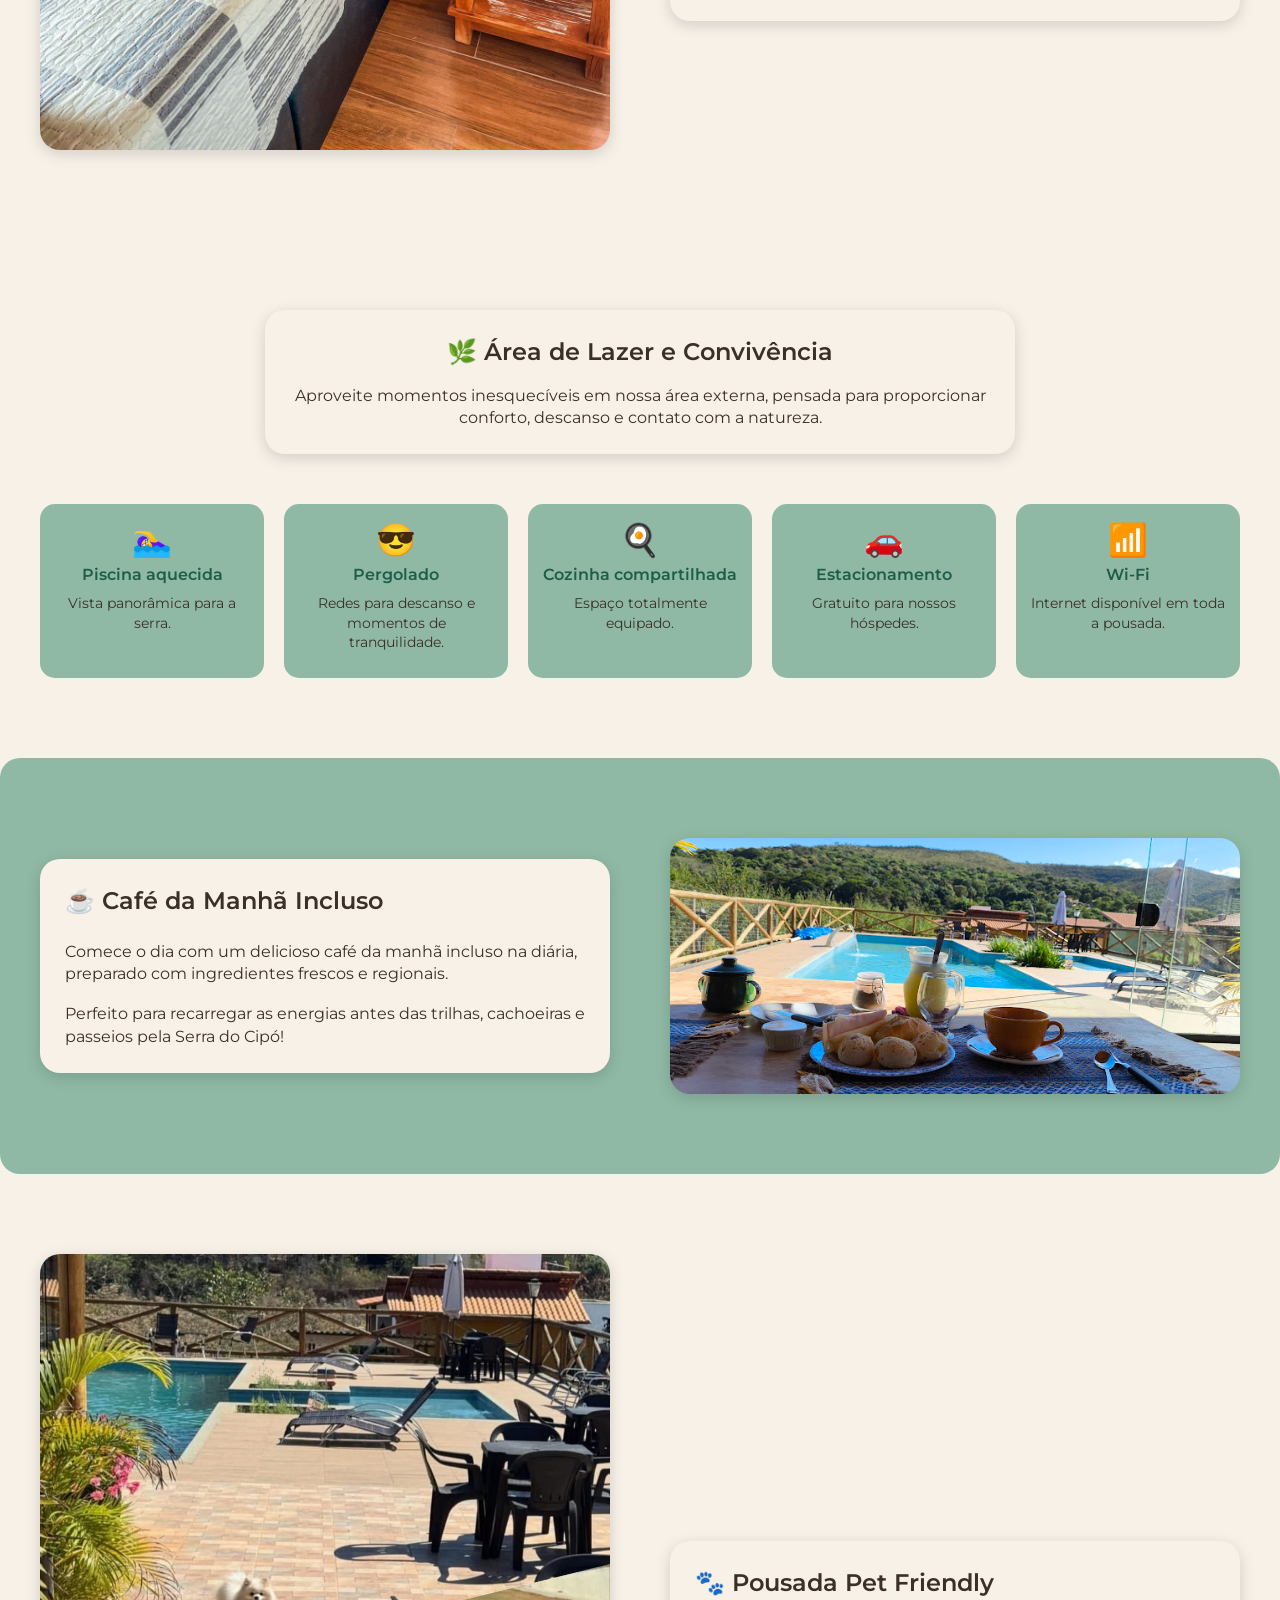
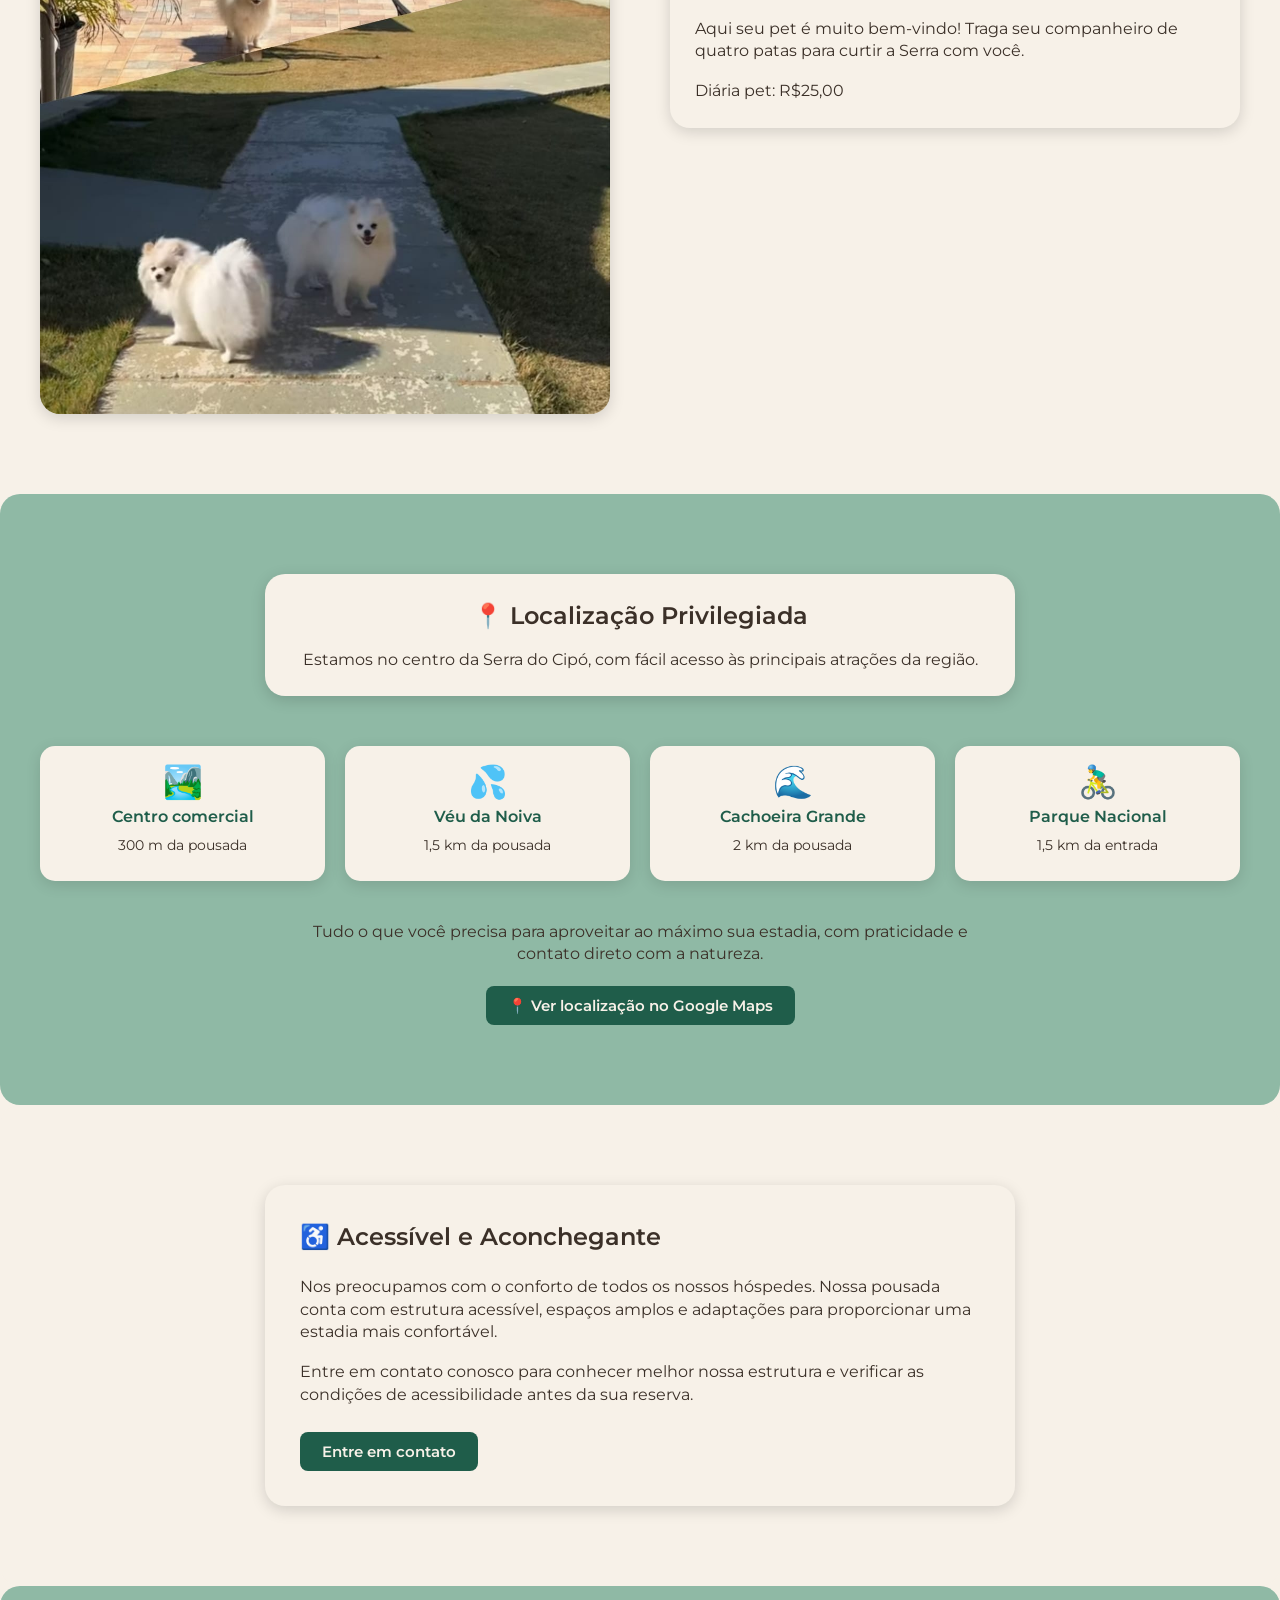
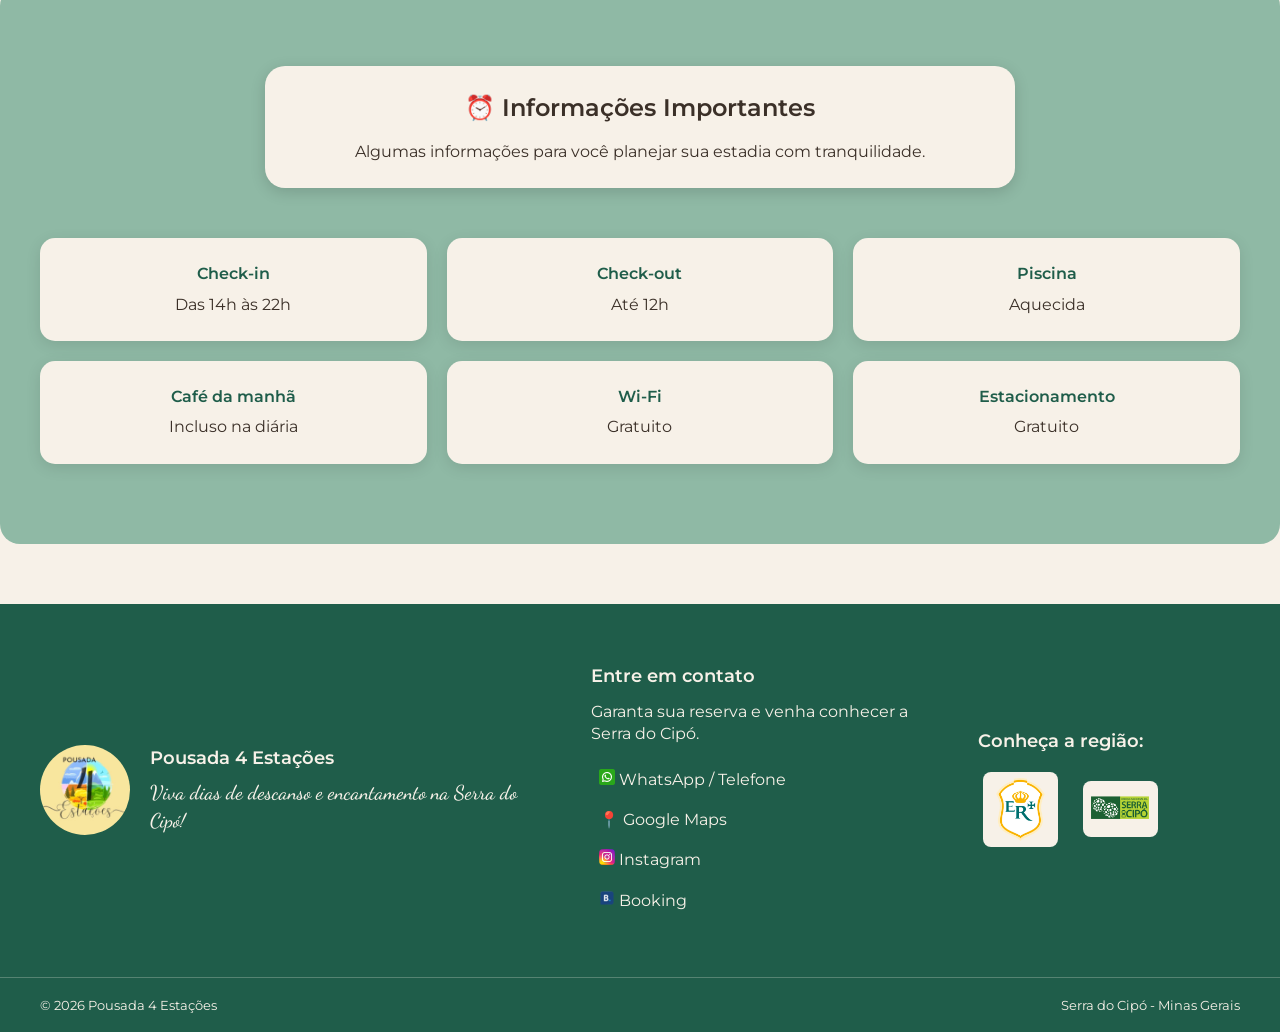
==== commit 7fe1e8f4: "Revisado tudo que foi feito até agora, pequenos ajustes em html e movido alguns codigos de arquivo c" ====
--- a/_arquivos/index.html
+++ b/_arquivos/index.html
@@ -436,7 +436,7 @@
                 >
 
                 <div>
-                    <strong>Pousada Quatro Estações</strong>
+                    <strong>Pousada 4 Estações</strong>
 
                     <p>
                         Viva dias de descanso e encantamento
@@ -525,7 +525,7 @@
         <div class="rodape-final">
 
             <p>
-                © 2026 Pousada Quatro Estações
+                © 2026 Pousada 4 Estações
             </p>
 
             <p>
--- a/_css/index.css
+++ b/_css/index.css
@@ -245,7 +245,18 @@
 
     font: 600 15px/1 var(--fonte-principal);
 
-    transition: 0.3s ease;
+    transition:
+        background-color 0.3s ease,
+        color 0.3s ease,
+        transform 0.3s ease;
+}
+
+.botao:hover {
+
+    background-color: var(--cor-destaques);
+    color: var(--cor-bg);
+
+    transform: translateY(-2px);
 }
 
 /* Chalés */
@@ -1152,6 +1163,7 @@
 .rodape-logos a:hover {
 
     background-color: transparent;
+    color: inherit;
 
     transform: translateY(-3px);
 
@@ -1234,3 +1246,18 @@
     }
 
 }
+
+/* Acessibilidade */
+
+@media (prefers-reduced-motion: reduce) {
+
+    *,
+    *::before,
+    *::after {
+
+        animation-duration: 0.01ms !important;
+        animation-iteration-count: 1 !important;
+        transition-duration: 0.01ms !important;
+        scroll-behavior: auto !important;
+    }
+}
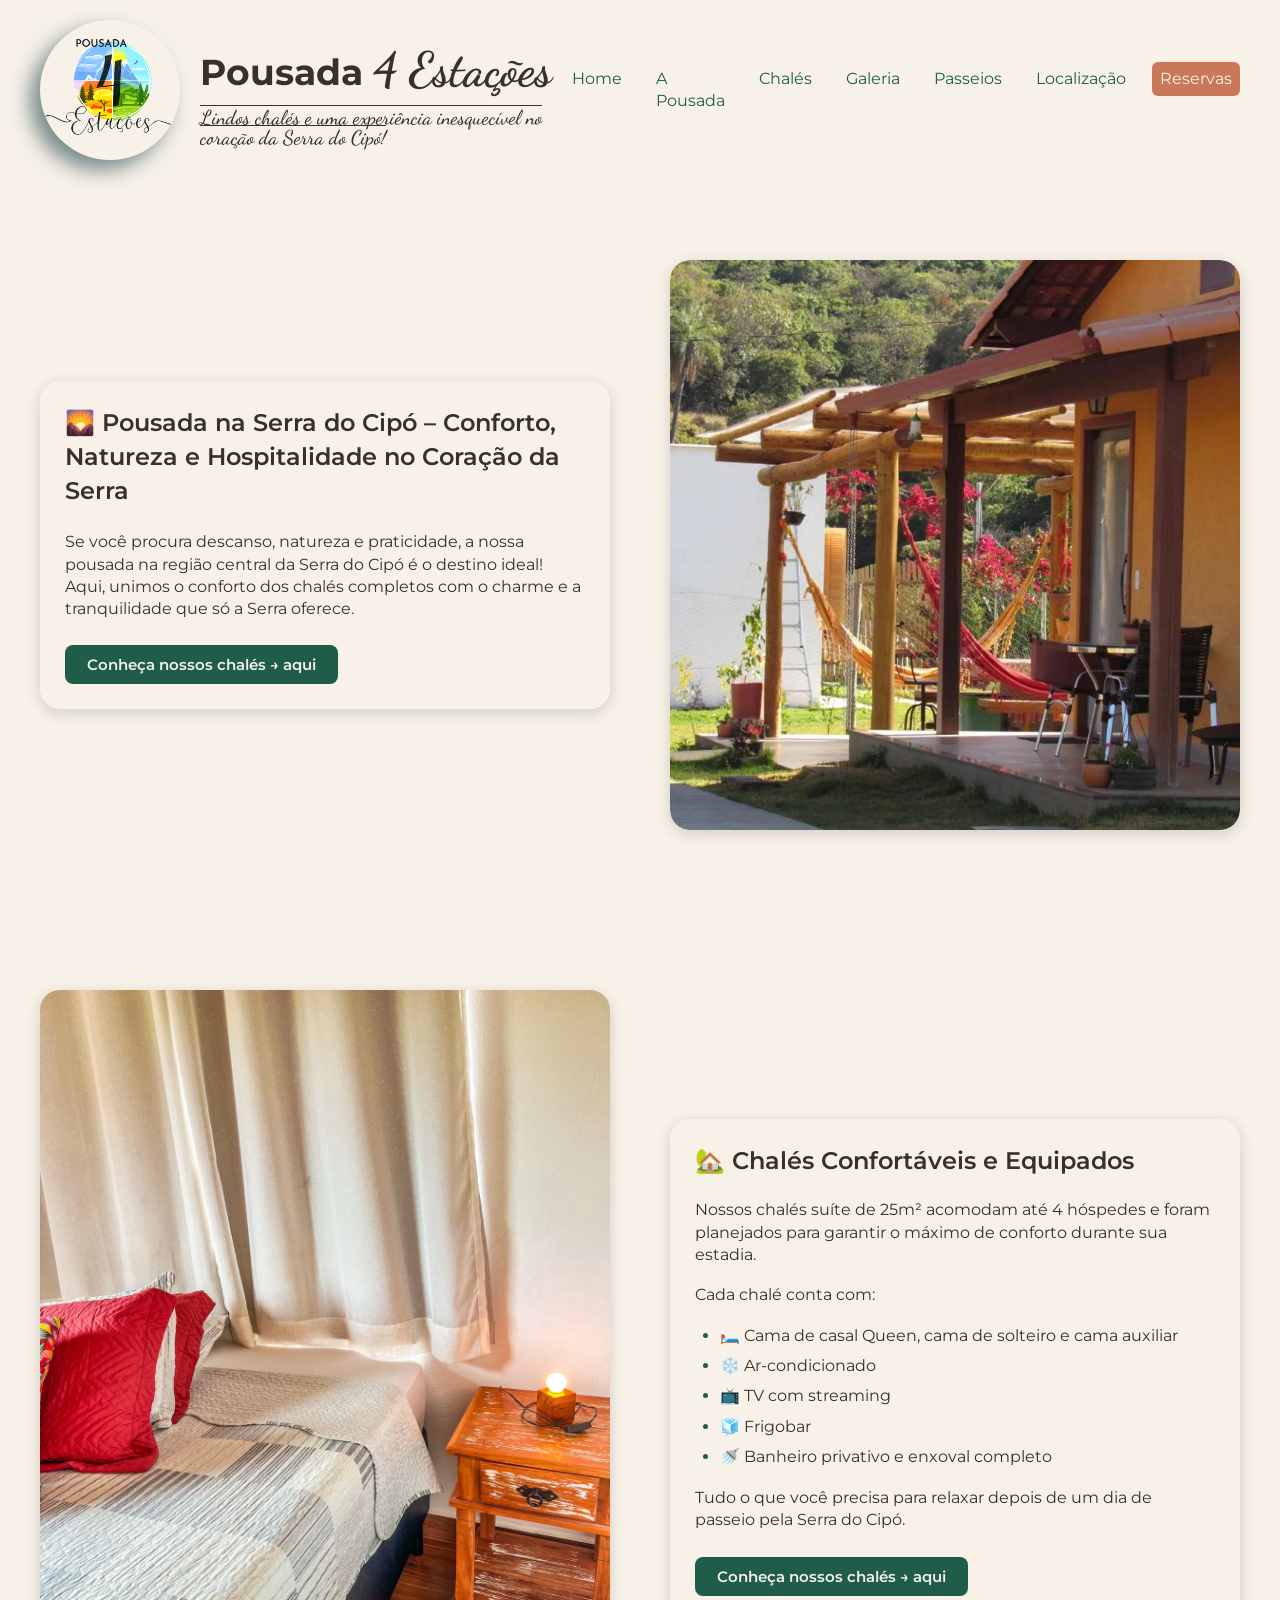
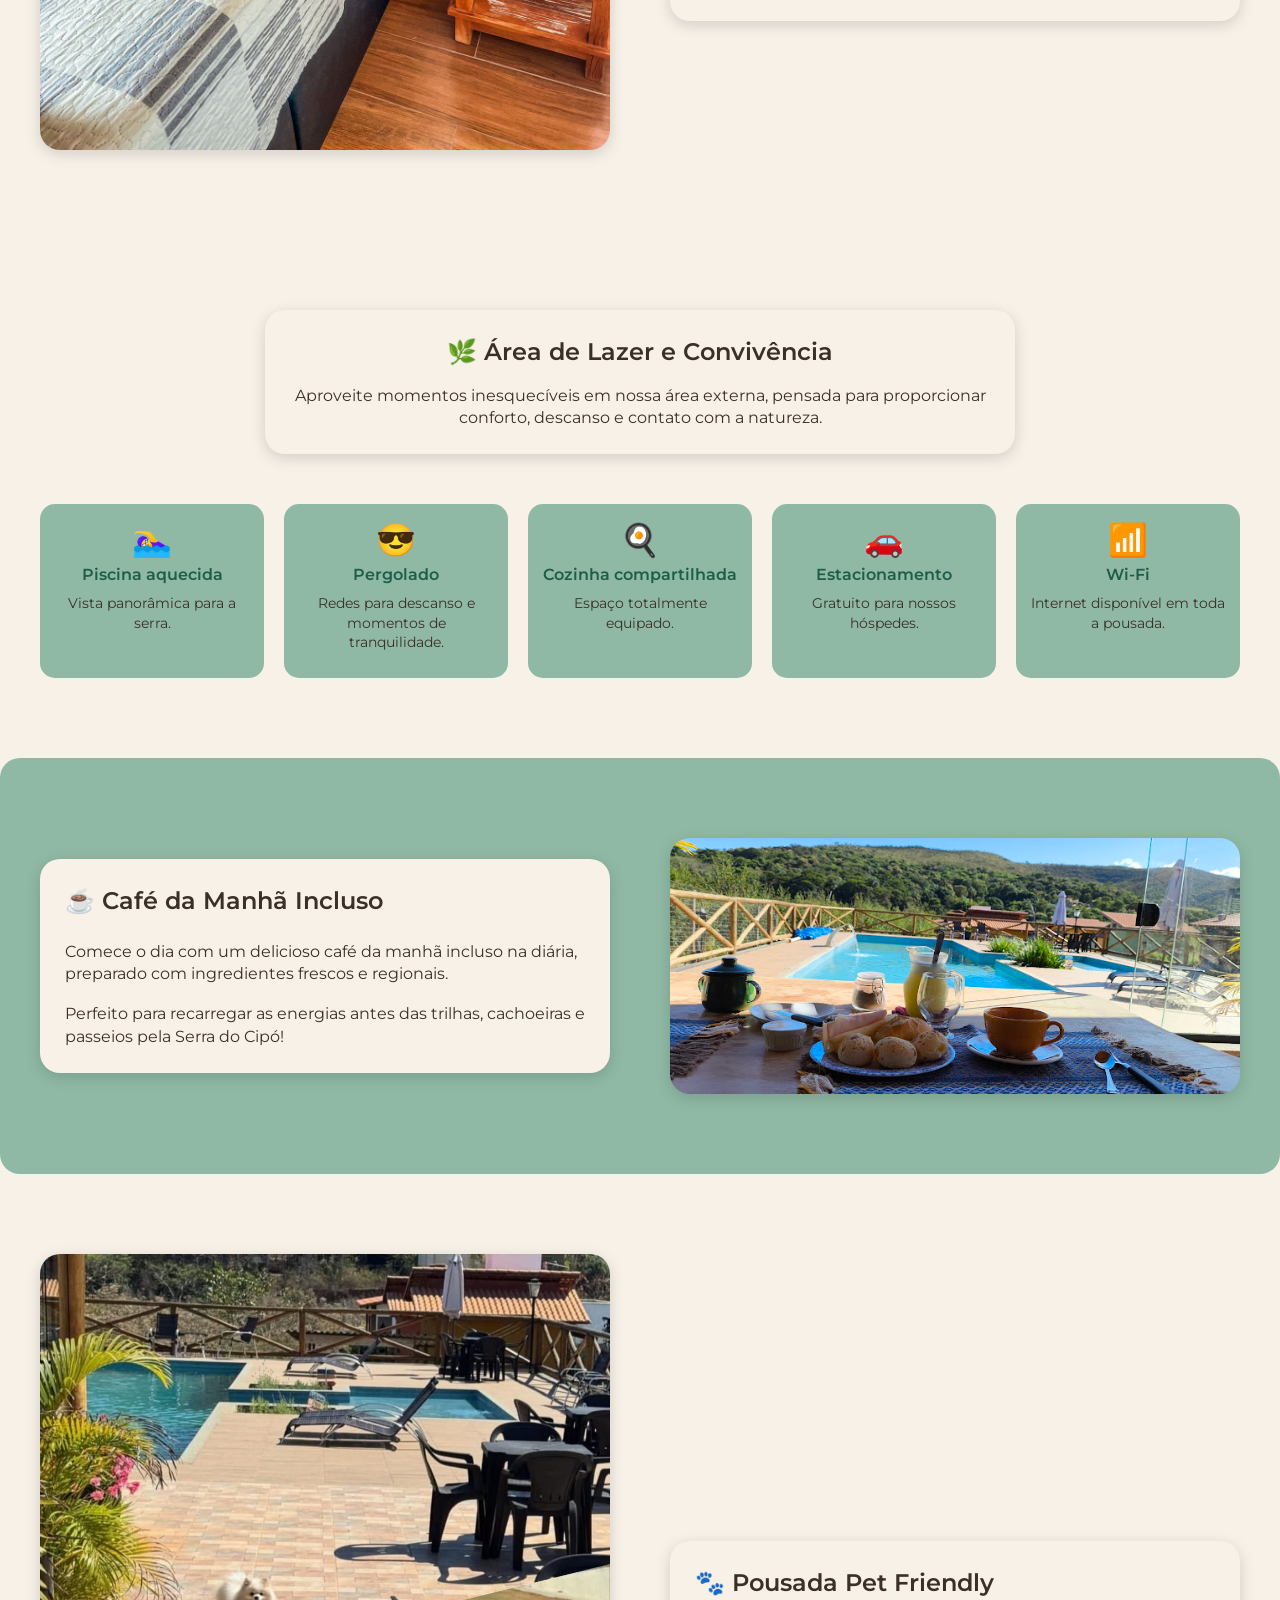
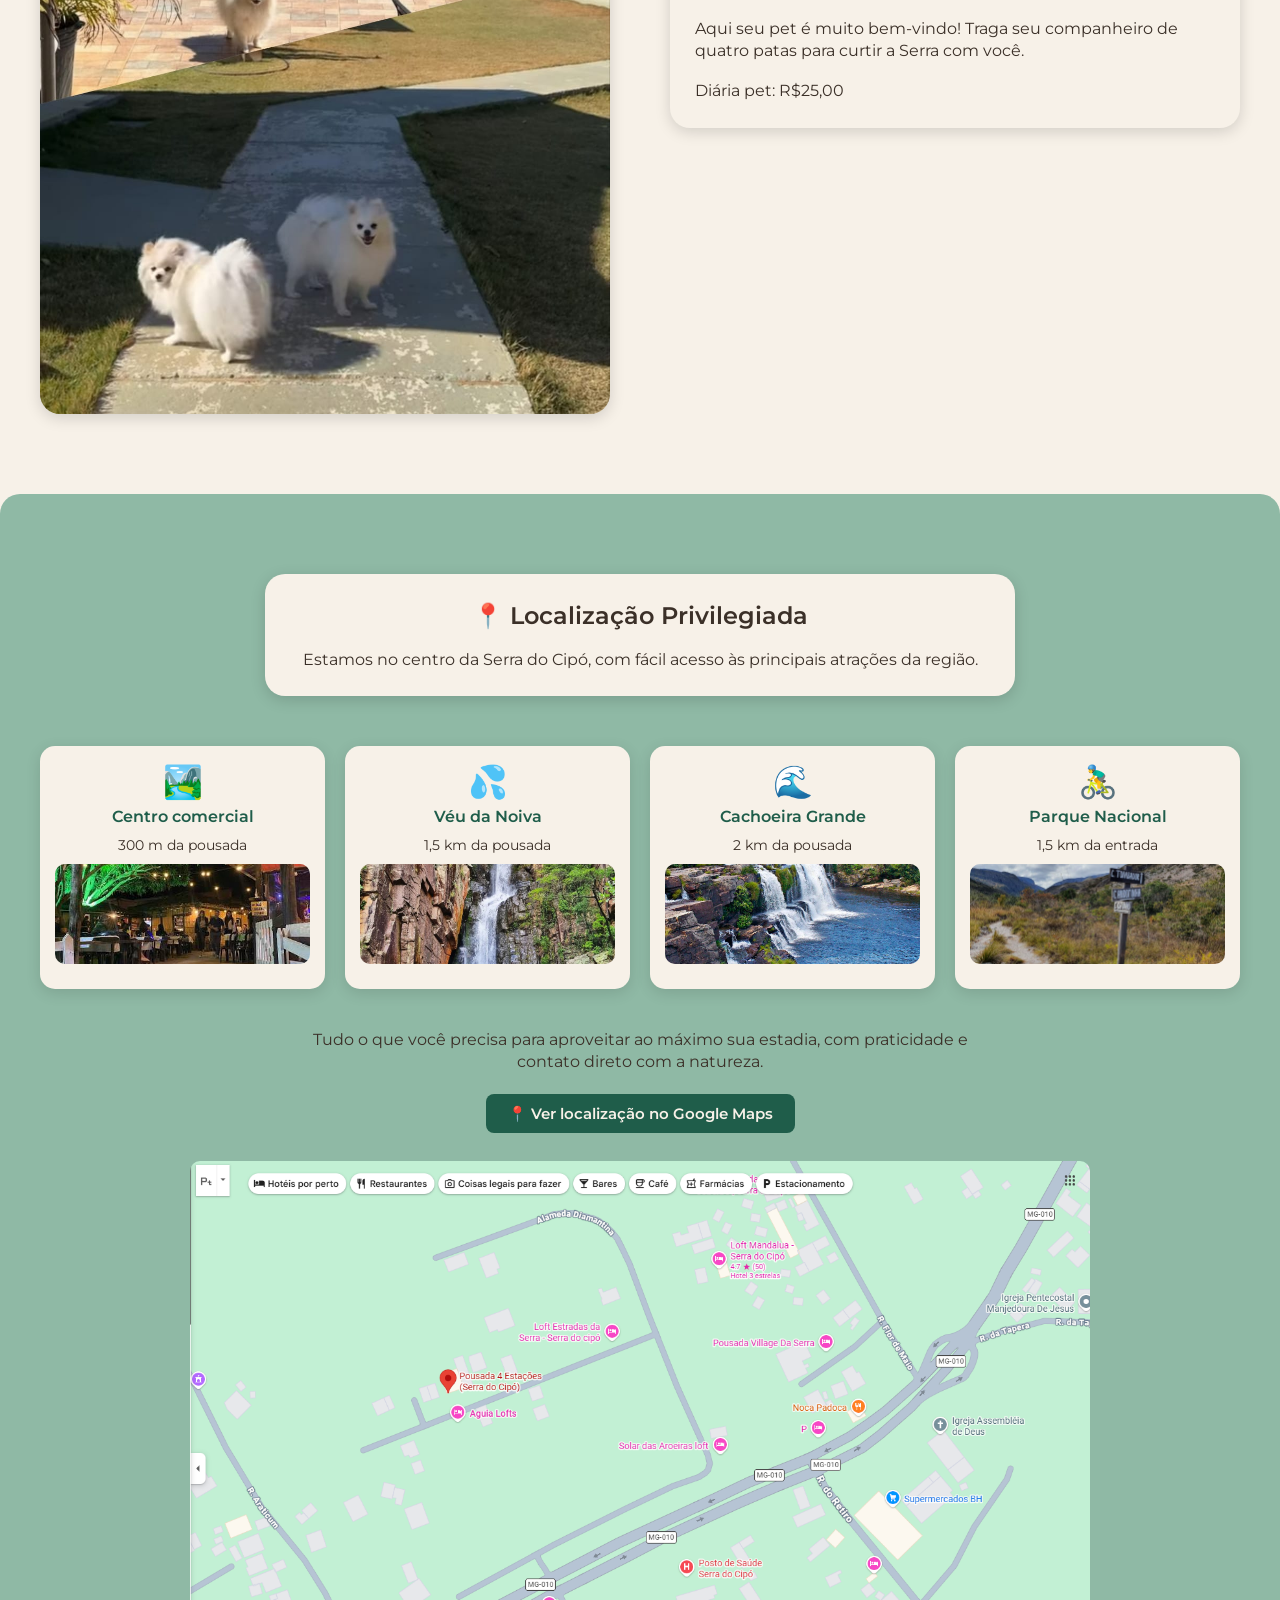
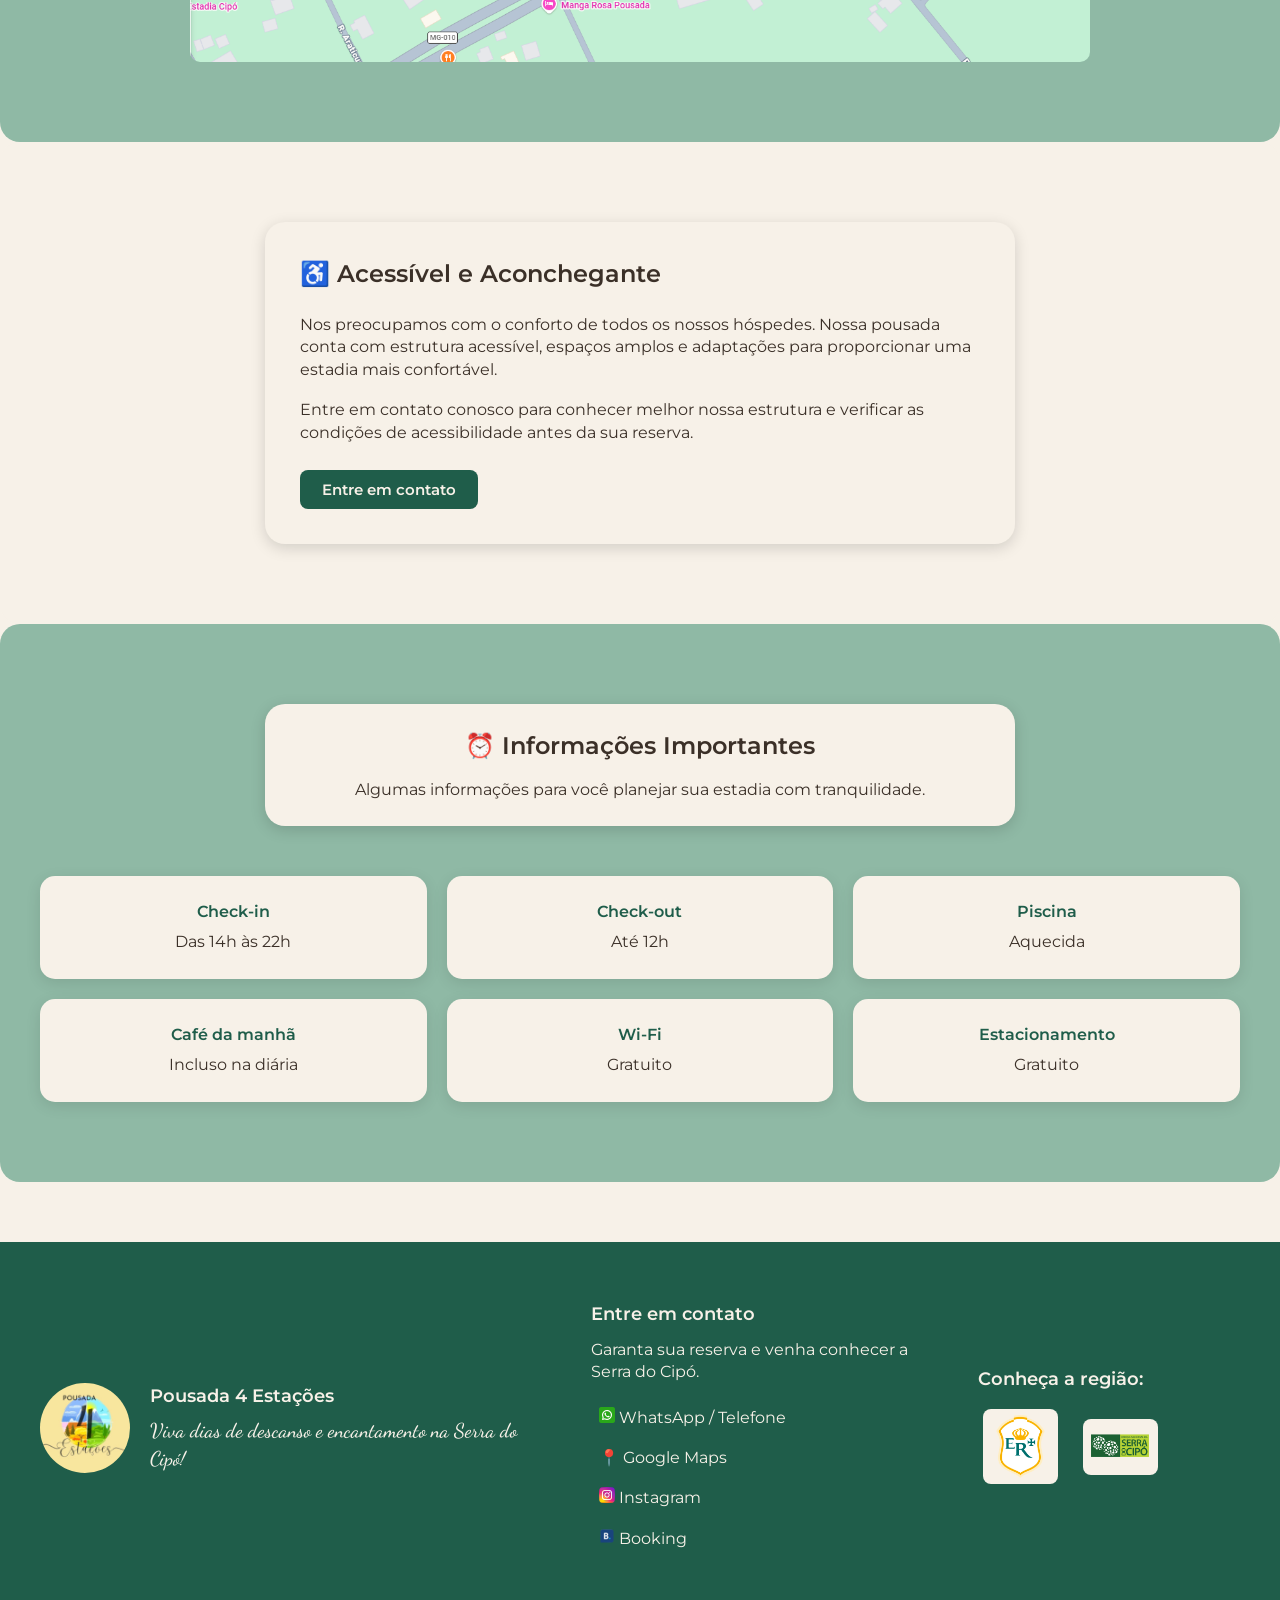
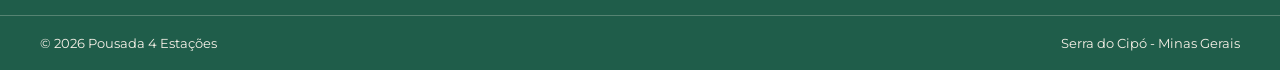
==== commit a5e13146: "Alteração na seção localização" ====
--- a/_arquivos/index.html
+++ b/_arquivos/index.html
@@ -289,24 +289,40 @@
                             <span>🏞️</span>
                             <strong>Centro comercial</strong>
                             <p>300 m da pousada</p>
+
+                            <img
+                             src="/assets/fotos/localizacao/centro_0_.jpg"
+                              alt="Imagem do centro comercial da Serra do Cipó com restaurantes">
                         </li>
 
                         <li>
                             <span>💦</span>
                             <strong>Véu da Noiva</strong>
                             <p>1,5 km da pousada</p>
+
+                            <img 
+                            src="/assets/fotos/localizacao/veu-da-noiva.jpg" 
+                            alt="Imagem da cachoeira do Véu da Noiva n aSerra do Cipó">
                         </li>
 
                         <li>
                             <span>🌊</span>
                             <strong>Cachoeira Grande</strong>
                             <p>2 km da pousada</p>
+
+                            <img 
+                            src="/assets/fotos/localizacao/cachoeira-grande.jpg" 
+                            alt="Imagem da cachoeira Grande na Serra do Cipó">
                         </li>
 
                         <li>
                             <span>🚴‍♂️</span>
                             <strong>Parque Nacional</strong>
                             <p>1,5 km da entrada</p>
+
+                            <img 
+                            src="/assets/fotos/localizacao/parque.jpg" 
+                            alt="Imagem de paisagem deslumbrante numa trilha dentro do parque nacional">
                         </li>
 
                     </ul>
@@ -326,7 +342,12 @@
                             rel="noopener"
                         >
                             📍 Ver localização no Google Maps
+                            
                         </a>
+
+                        <img 
+                            src="/assets/fotos/localizacao/g-maps.png" 
+                            alt="Imagem da localização no google maps">
 
                     </div>
 
--- a/_css/index.css
+++ b/_css/index.css
@@ -744,6 +744,8 @@
     transition:
         transform 0.3s ease,
         box-shadow 0.3s ease;
+
+        overflow: hidden;
 }
 
 .local-lista li:hover {
@@ -754,6 +756,26 @@
         0 8px 20px rgba(0, 0, 0, 0.18);
 }
 
+.local-lista li img {
+
+    width: 100%;
+    
+    height: 100px;
+
+    object-fit: cover;
+
+    border-radius: 10px;
+
+    margin-top: 8px;
+
+    transition: transform 0.4s ease;
+}
+
+.local-lista li:hover img {
+
+    transform: scale(1.04);
+}
+
 /* ÍCONE */
 
 .local-lista span {
@@ -808,6 +830,16 @@
     font: var(--txt-padrao);
 }
 
+.local-acoes img {
+    
+    width: 900px;
+    height: 100%;
+    max-width: fit-content;
+    object-fit: cover;
+
+    border-radius: 10px;
+    margin-top: 8px;
+}
 /* ACESSIBILIDADE */
 
 #acessivel {
